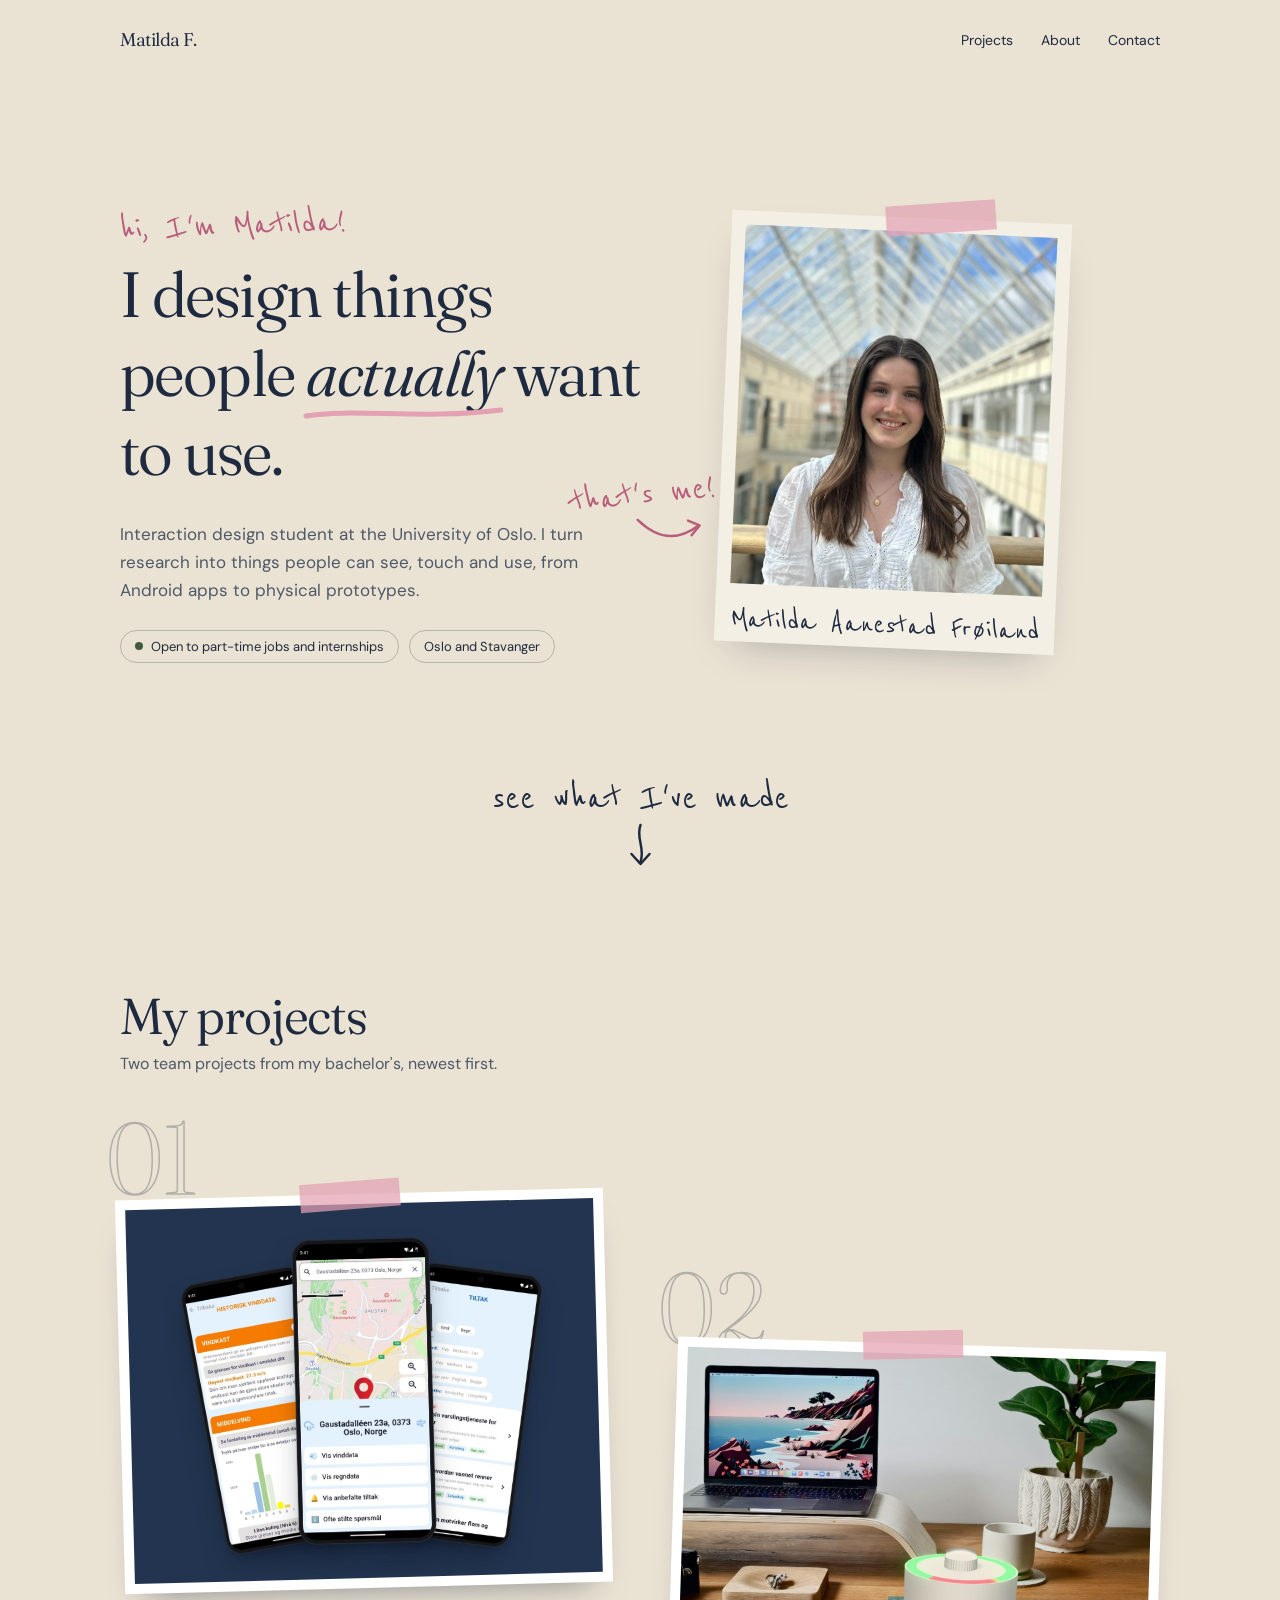
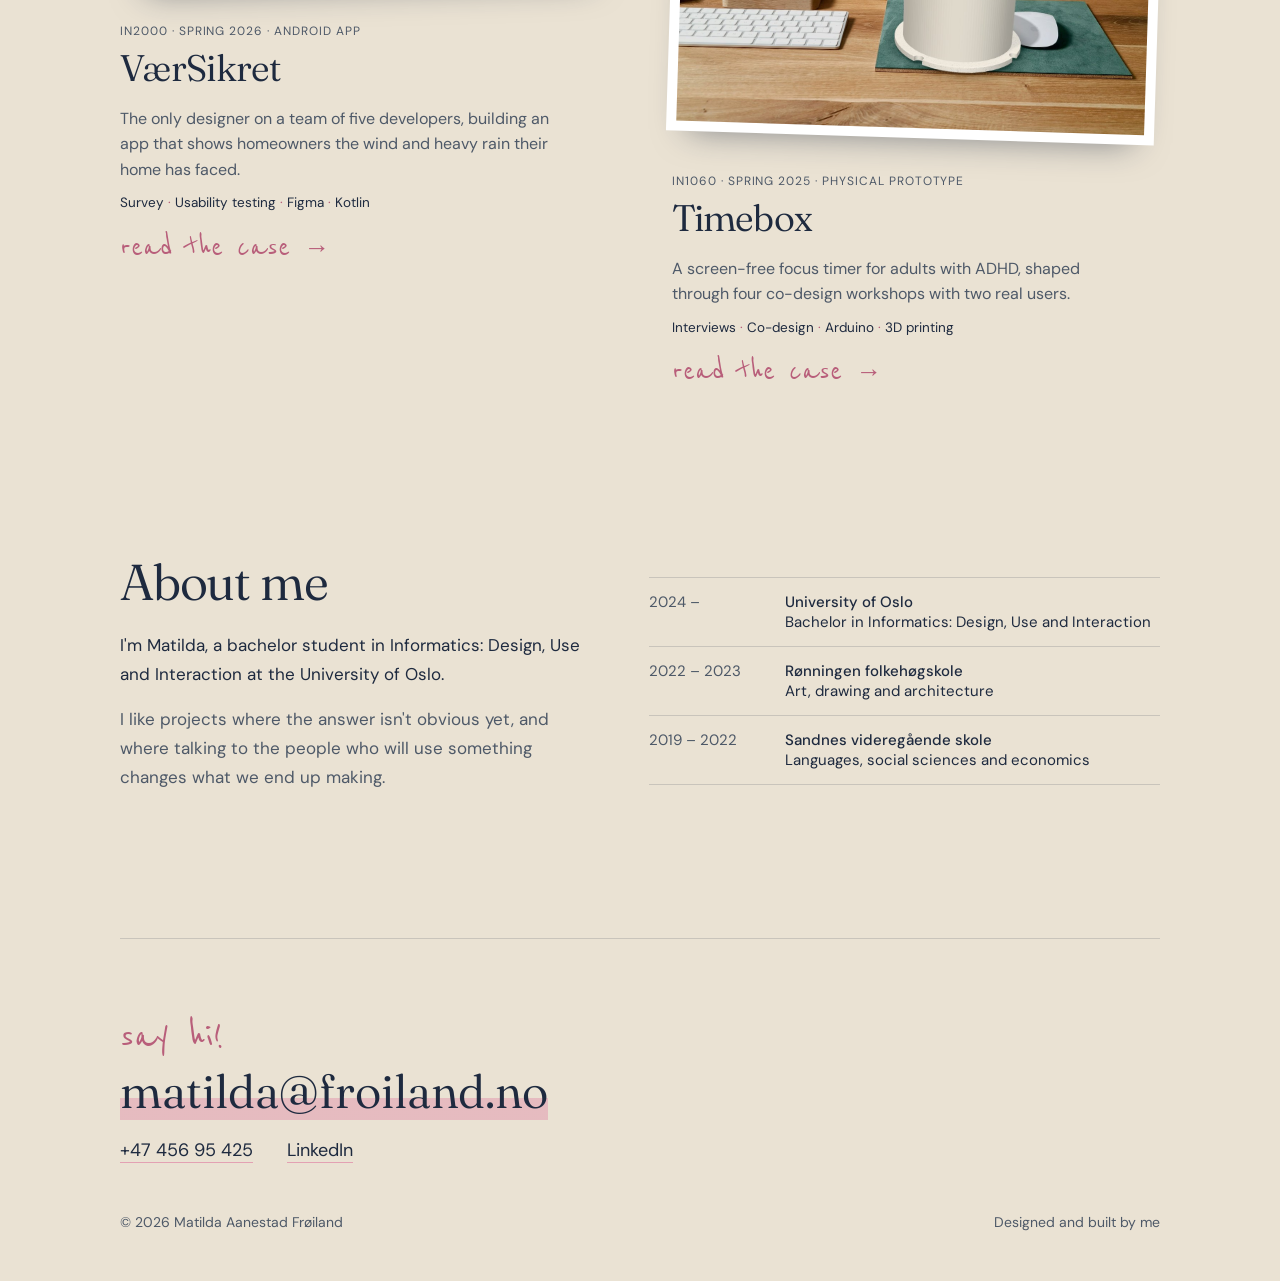
==== index.html @ 5e9cedaa "Add files via upload" ====
<!DOCTYPE html>
<html lang="en">
<head>
<meta charset="utf-8">
<meta name="viewport" content="width=device-width, initial-scale=1">
<title>Matilda Aanestad Frøiland</title>
<link rel="stylesheet" href="fonts/fonts.css">
<style>
:root{
  --bg:#EAE2D3; --paper:#F4EFE5; --ink:#1E2A3F; --ink-soft:#4E5968; --line:rgba(30,42,63,.16);
  --navy:#22344F; --green:#3F5A45; --pink:#E3A1B3; --pink-ink:#B85E7A;
  --f-head:"Head",Georgia,serif; --f-body:"Body",system-ui,sans-serif; --f-hand:"Hand",cursive;
}
*{box-sizing:border-box}
[hidden]{display:none!important}
html{scroll-behavior:smooth}
body{margin:0;background:var(--bg);color:var(--ink);font-family:var(--f-body);-webkit-font-smoothing:antialiased}
.head,h1,h2,h3{font-family:var(--f-head);font-weight:350;letter-spacing:-0.02em}
.hand{font-family:var(--f-hand);font-weight:400}
a{color:inherit}
img{display:block;max-width:100%}
.wrap{max-width:1120px;margin:0 auto;padding:0 40px}

nav{display:flex;justify-content:space-between;align-items:center;padding:28px 0}
nav .logo{font-size:22px;text-decoration:none}
nav .links a{margin-left:28px;font-size:14px;text-decoration:none;position:relative}
nav .links a:hover::after{content:"";position:absolute;left:0;right:0;bottom:-4px;height:3px;border-radius:2px;background:var(--pink)}

.hero{min-height:min(calc(100vh - 84px),900px);display:grid;grid-template-columns:1.25fr 1fr;gap:56px;align-items:center;position:relative;padding-bottom:110px}
.hero .hi{color:var(--pink-ink);font-size:30px;margin:0 0 6px;transform:rotate(-2deg);display:inline-block}
.hero h1{font-size:clamp(44px,6vw,76px);line-height:1.04;margin:0}
.hero h1 em{position:relative;white-space:nowrap}
.hero h1 em svg{position:absolute;left:-4px;bottom:-10px;width:calc(100% + 8px);height:18px}
.hero p.intro{font-size:17px;line-height:1.65;color:var(--ink-soft);max-width:480px;margin:28px 0 0}
.hero .meta{display:flex;gap:10px;flex-wrap:wrap;margin-top:26px}
.pill{font-size:13px;padding:7px 14px;border-radius:999px;border:1px solid rgba(30,42,63,.25)}
.pill.dot::before{content:"";display:inline-block;width:8px;height:8px;border-radius:50%;background:var(--green);margin-right:8px;vertical-align:1px}

.photo{position:relative;justify-self:center}
.photo .frame{background:var(--paper);padding:14px 14px 58px;transform:rotate(2.5deg);box-shadow:0 18px 40px -20px rgba(30,42,63,.35);width:min(340px,100%)}
.photo img{width:100%;aspect-ratio:4/4.6;object-fit:cover}
.photo .caption{position:absolute;bottom:10px;left:0;right:0;text-align:center;font-size:25px;line-height:1.05}
.photo .tape{position:absolute;top:-14px;left:50%;width:110px;height:30px;background:rgba(227,161,179,.7);transform:translateX(-50%) rotate(-4deg);z-index:1}
.photo .note{position:absolute;left:-150px;bottom:100px;color:var(--pink-ink);font-size:30px;transform:rotate(-6deg);line-height:1}
.photo .note svg{display:block;margin:4px 0 0 60px}

.cue{position:absolute;left:50%;bottom:22px;transform:translateX(-50%);text-align:center;text-decoration:none}
.cue span{font-size:32px;display:block}
.cue svg{animation:bob 1.8s ease-in-out infinite}
.cue:hover span{color:var(--pink-ink)}
@keyframes bob{0%,100%{transform:translateY(0)}50%{transform:translateY(10px)}}

/* projects */
.work{padding:90px 0 40px}
.work h2{font-size:clamp(44px,5vw,60px);margin:0 0 6px}
.work .sub{color:var(--ink-soft);margin:0 0 120px;font-size:16px}
.grid{display:grid;grid-template-columns:1fr 1fr;column-gap:64px;row-gap:80px}
.grid .proj:nth-child(even){margin-top:150px}
.proj{text-decoration:none;display:block;position:relative}
.proj .num{position:absolute;top:-96px;left:-14px;font-family:var(--f-head);font-weight:300;font-size:120px;line-height:1;color:transparent;-webkit-text-stroke:1.5px rgba(30,42,63,.28);z-index:0}
.proj .pic{position:relative;z-index:1;background:#fff;padding:10px;box-shadow:0 20px 34px -22px rgba(30,42,63,.55);transform:rotate(var(--r,-1.5deg));transition:transform .45s cubic-bezier(.2,.8,.2,1)}
.proj:nth-child(even) .pic{--r:1.8deg}
.proj:hover .pic{transform:rotate(0) translateY(-8px)}
.proj .pic img{width:100%;aspect-ratio:4/3.2;object-fit:cover}
.proj .pic .tape{position:absolute;top:-13px;left:38%;width:100px;height:28px;background:rgba(227,161,179,.72);transform:rotate(-3deg)}
.proj .type{position:absolute;z-index:2;right:-18px;bottom:-26px;font-family:var(--f-hand);font-size:27px;line-height:1;background:var(--bg);padding:6px 12px;border-radius:999px;border:2px solid var(--pink);color:var(--pink-ink);transform:rotate(-5deg)}
.proj .meta{font-size:12px;letter-spacing:.08em;text-transform:uppercase;color:var(--ink-soft);margin:34px 0 4px}
.proj h3{font-size:44px;line-height:1;margin:0 0 10px;display:inline-block;position:relative}
.proj h3::after{content:"";position:absolute;left:0;right:0;bottom:-6px;height:10px;background:url("data:image/svg+xml,%3Csvg xmlns='http://www.w3.org/2000/svg' viewBox='0 0 200 14' preserveAspectRatio='none'%3E%3Cpath d='M3 9 C 40 3, 90 13, 197 5' stroke='%23E3A1B3' stroke-width='5' fill='none' stroke-linecap='round'/%3E%3C/svg%3E") left/100% 100% no-repeat;transform:scaleX(0);transform-origin:left;transition:transform .4s ease}
.proj:hover h3::after{transform:scaleX(1)}
.proj p{font-size:16px;line-height:1.6;color:var(--ink-soft);margin:6px 0 10px;max-width:460px}
.proj .skills{font-size:13.5px;color:var(--ink);margin:0}
.proj .skills span+span::before{content:" · ";color:var(--pink-ink)}
.proj .go{display:inline-block;margin-top:12px;font-family:var(--f-hand);font-size:26px;color:var(--pink-ink)}

/* about */
.about{padding:120px 0 20px;display:grid;grid-template-columns:1fr 1.1fr;gap:64px;align-items:start}
.about h2{font-size:clamp(44px,5vw,60px);margin:0 0 18px}
.about p{font-size:17px;line-height:1.7;margin:0 0 16px}
.about .muted{color:var(--ink-soft)}
.about .edu{list-style:none;padding:0;margin:26px 0 0;border-top:1px solid var(--line)}
.about .edu li{display:grid;grid-template-columns:120px 1fr;gap:16px;padding:14px 0;border-bottom:1px solid var(--line);font-size:15px}
.about .edu b{font-weight:500;display:block}
.about .edu span{color:var(--ink-soft)}
.btn{display:inline-flex;align-items:center;gap:8px;font-size:15px;text-decoration:none;border:1.5px solid var(--ink);border-radius:999px;padding:10px 20px;margin-top:22px}
.btn:hover{background:var(--ink);color:var(--bg)}

footer{margin-top:110px;padding:70px 0 50px;border-top:1px solid var(--line)}
footer .hand{font-size:34px;color:var(--pink-ink)}
footer .big{font-family:var(--f-head);font-weight:350;font-size:clamp(34px,5vw,56px);margin:0 0 10px}
footer .big a{text-decoration:none;background:linear-gradient(transparent 62%,rgba(227,161,179,.6) 62%)}
footer .ways{display:flex;flex-wrap:wrap;gap:12px 34px;margin-top:18px;font-size:18px}
footer .ways a{text-decoration:none;border-bottom:1.5px solid var(--pink)}
footer .ways a:hover{color:var(--pink-ink)}
footer .row{display:flex;justify-content:space-between;color:var(--ink-soft);font-size:14px;margin-top:50px}

@media (max-width:760px){
  .wrap{padding:0 20px}
  .hero{grid-template-columns:1fr;gap:40px;padding-top:10px}
  .photo .note{left:auto;right:-6px;bottom:-40px}
  .grid,.about{grid-template-columns:1fr}
  .grid .proj:nth-child(even){margin-top:0}
  .proj .type{right:6px}
  nav .links a{margin-left:16px}
}
</style>
</head>
<body>
<div class="wrap">
  <nav>
    <a class="logo head" href="#">Matilda F.</a>
    <div class="links"><a href="#work">Projects</a><a href="#about">About</a><a href="#contact">Contact</a></div>
  </nav>

  <section class="hero">
    <div>
      <span class="hand hi">hi, I'm Matilda!</span>
      <h1>I design things people <em>actually<svg viewBox="0 0 200 18" preserveAspectRatio="none"><path d="M4 12 C50 4, 120 16, 196 6" stroke="#E3A1B3" stroke-width="5" fill="none" stroke-linecap="round"/></svg></em> want to use.</h1>
      <p class="intro">Interaction design student at the University of Oslo. I turn research into things people can see, touch and use, from Android apps to physical prototypes.</p>
      <div class="meta"><span class="pill dot">Open to part-time jobs and internships</span><span class="pill">Oslo and Stavanger</span></div>
    </div>
    <div class="photo">
      <div class="tape"></div>
      <div class="frame"><img src="img/me.jpg" alt="Portrait of Matilda"><div class="caption hand">Matilda Aanestad Frøiland</div></div>
      <div class="note hand">that's me!
        <svg width="70" height="34" viewBox="0 0 70 34"><path d="M4 6 C 24 30, 44 30, 64 18" stroke="#B85E7A" stroke-width="2.5" fill="none" stroke-linecap="round"/><path d="M54 12 L65 18 L56 27" stroke="#B85E7A" stroke-width="2.5" fill="none" stroke-linecap="round" stroke-linejoin="round"/></svg>
      </div>
    </div>
    <a class="cue" href="#work">
      <span class="hand">see what I've made</span>
      <svg width="34" height="46" viewBox="0 0 34 46"><path d="M17 3 C 12 16, 22 26, 17 40" stroke="#1E2A3F" stroke-width="2.5" fill="none" stroke-linecap="round"/><path d="M8 32 L17 42 L26 32" stroke="#1E2A3F" stroke-width="2.5" fill="none" stroke-linecap="round" stroke-linejoin="round"/></svg>
    </a>
  </section>

  <section class="work" id="work">
    <h2>My projects</h2>
    <p class="sub">Two team projects from my bachelor's, newest first.</p>
    <div class="grid">
      <a class="proj" href="vaersikret.html">
        <span class="num" aria-hidden="true">01</span>
        <div class="pic"><div class="tape"></div><img src="img/card_vaersikret.jpg" alt="Three phones showing the VærSikret app: wind data, a selected address on the map, and recommended measures"></div>
        <p class="meta">IN2000 · Spring 2026 · Android app</p>
        <h3>VærSikret</h3>
        <p>The only designer on a team of five developers, building an app that shows homeowners the wind and heavy rain their home has faced.</p>
        <p class="skills"><span>Survey</span><span>Usability testing</span><span>Figma</span><span>Kotlin</span></p>
        <span class="go">read the case →</span>
      </a>
      <a class="proj" href="timebox.html">
        <span class="num" aria-hidden="true">02</span>
        <div class="pic"><div class="tape"></div><img src="img/card_timebox.jpg" alt="Timebox on a desk next to a laptop, with its LED ring glowing green and red"></div>
        <p class="meta">IN1060 · Spring 2025 · Physical prototype</p>
        <h3>Timebox</h3>
        <p>A screen-free focus timer for adults with ADHD, shaped through four co-design workshops with two real users.</p>
        <p class="skills"><span>Interviews</span><span>Co-design</span><span>Arduino</span><span>3D printing</span></p>
        <span class="go">read the case →</span>
      </a>
    </div>
  </section>

  <section class="about" id="about">
    <div>
      <h2>About me</h2>
      <p>I'm Matilda, a bachelor student in Informatics: Design, Use and Interaction at the University of Oslo.</p>
      <p class="muted">I like projects where the answer isn't obvious yet, and where talking to the people who will use something changes what we end up making.</p>
      <!-- CV: add the PDF next to this file and remove "hidden" when it's ready -->
      <a class="btn" href="cv.pdf" download hidden>Download my CV ↓</a>
    </div>
    <div>
      <ul class="edu">
        <li><span>2024 –</span><div><b>University of Oslo</b>Bachelor in Informatics: Design, Use and Interaction</div></li>
        <li><span>2022 – 2023</span><div><b>Rønningen folkehøgskole</b>Art, drawing and architecture</div></li>
        <li><span>2019 – 2022</span><div><b>Sandnes videregående skole</b>Languages, social sciences and economics</div></li>
      </ul>
    </div>
  </section>

  <footer id="contact">
    <span class="hand">say hi!</span>
    <p class="big"><a href="mailto:matilda@froiland.no">matilda@froiland.no</a></p>
    <div class="ways">
      <a href="tel:+4745695425">+47 456 95 425</a>
      <a href="https://www.linkedin.com/in/matildafroiland" target="_blank" rel="noopener">LinkedIn</a>
    </div>
    <div class="row"><span>© 2026 Matilda Aanestad Frøiland</span><span>Designed and built by me</span></div>
  </footer>
</div>
</body>
</html>
---- fonts/fonts.css ----
/* Self-hosted fonts (SIL Open Font License). size-adjust evens out how big each font looks. */
@font-face{font-family:"Head";src:url("fraunces-normal.woff2") format("woff2");font-weight:300 600;font-style:normal;font-display:swap;size-adjust:84%}
@font-face{font-family:"Head";src:url("fraunces-italic.woff2") format("woff2");font-weight:300 600;font-style:italic;font-display:swap;size-adjust:84%}
@font-face{font-family:"Hand";src:url("reeniebeanie-normal.woff2") format("woff2");font-weight:400;font-display:swap;size-adjust:135%}
@font-face{font-family:"Body";src:url("dmsans-normal.woff2") format("woff2");font-weight:400 500;font-style:normal;font-display:swap}
@font-face{font-family:"Body";src:url("dmsans-italic.woff2") format("woff2");font-weight:400;font-style:italic;font-display:swap}
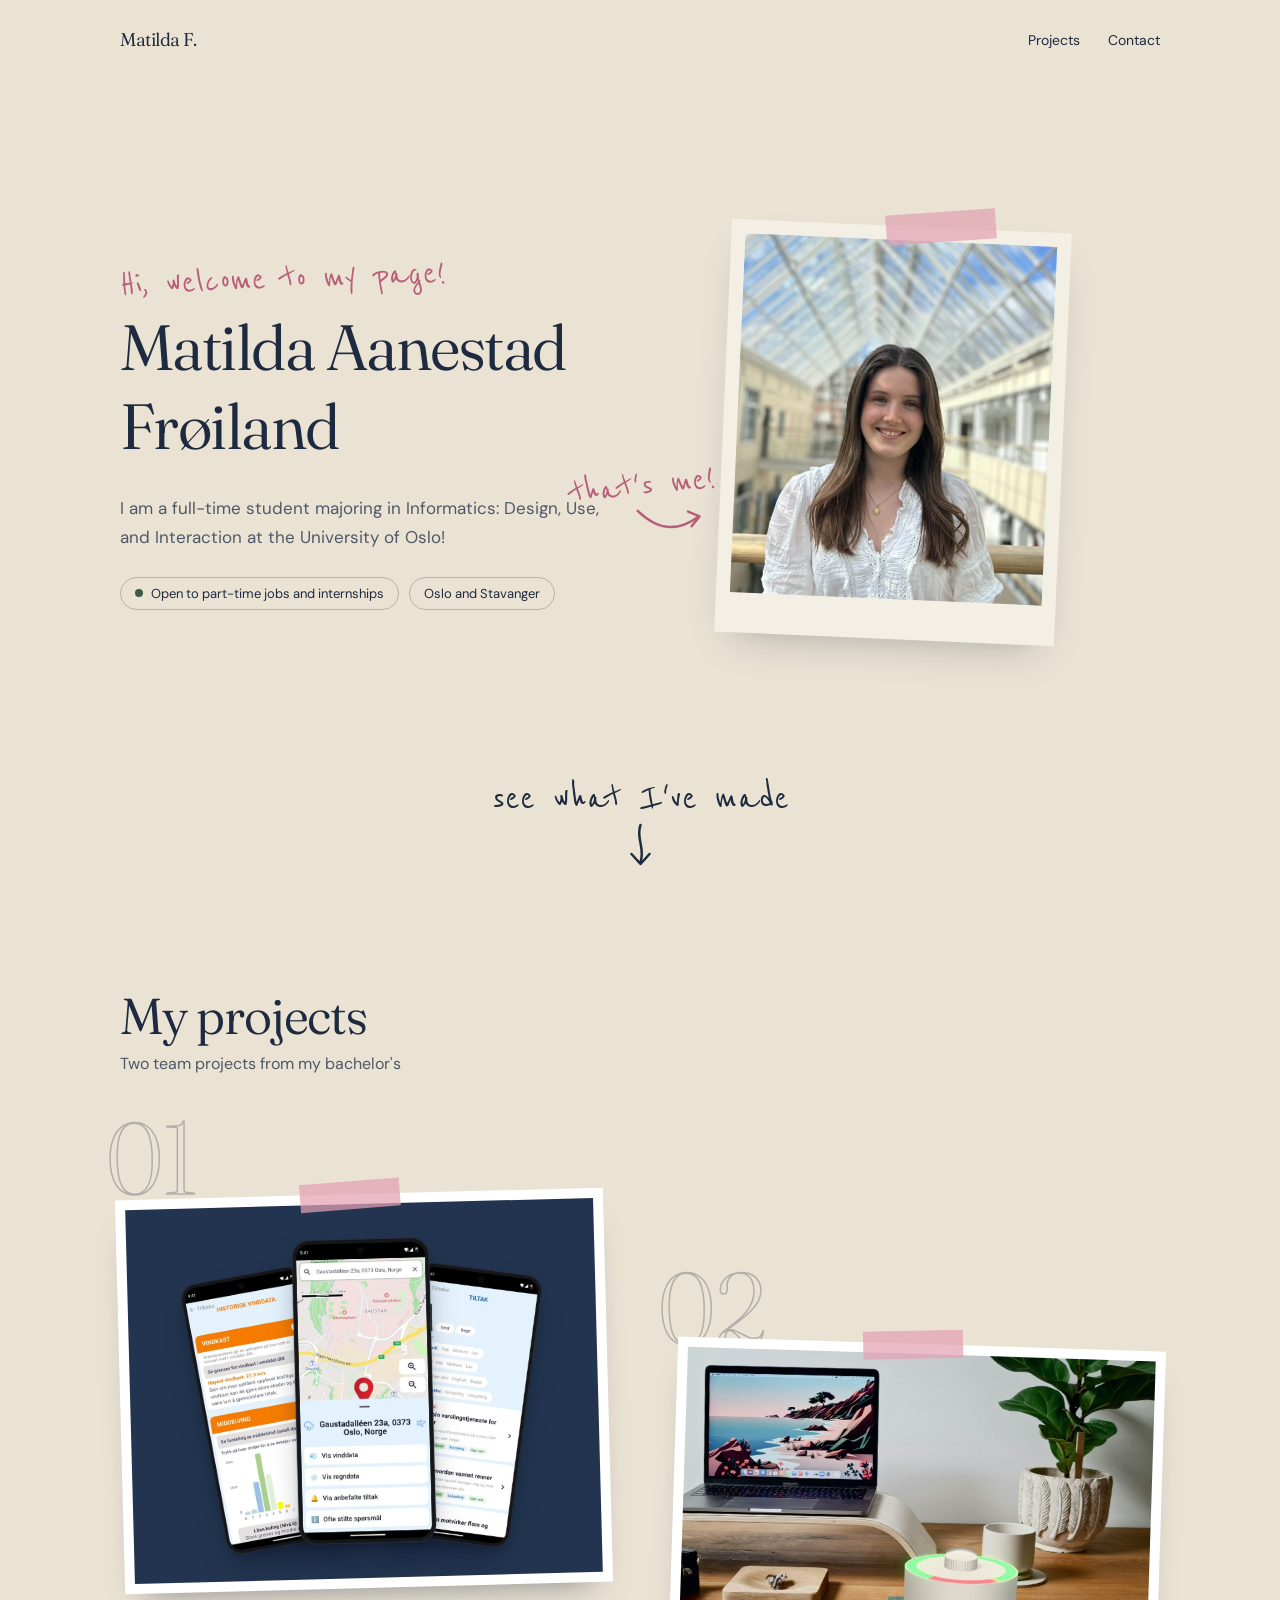
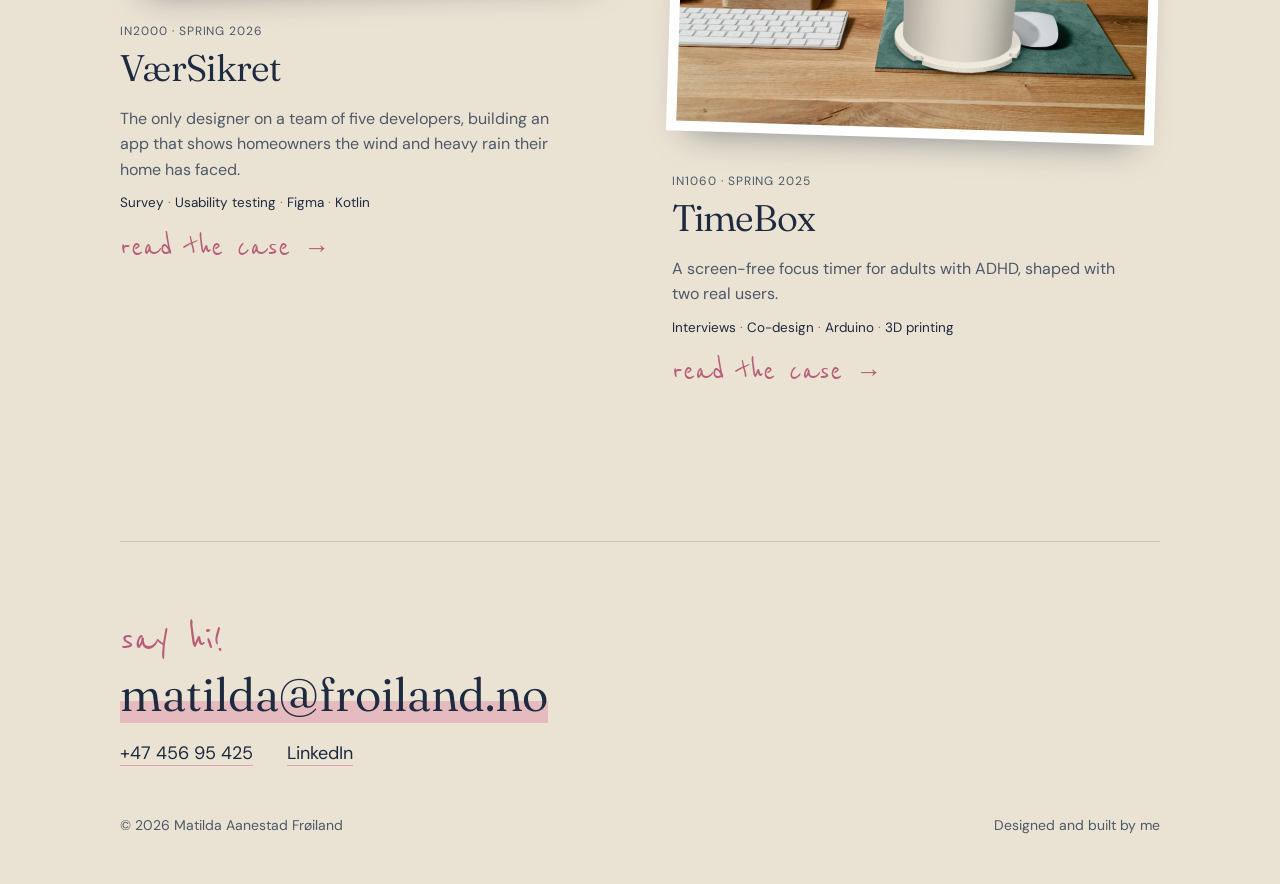
==== commit aa0ec255: "Use Matilda's own text; remove About section and photo caption; TimeBox spelling Co-Authored-By: Cla" ====
--- a/index.html
+++ b/index.html
@@ -1,188 +1,163 @@
-<!DOCTYPE html>
-<html lang="en">
-<head>
-<meta charset="utf-8">
-<meta name="viewport" content="width=device-width, initial-scale=1">
-<title>Matilda Aanestad Frøiland</title>
-<link rel="stylesheet" href="fonts/fonts.css">
-<style>
-:root{
-  --bg:#EAE2D3; --paper:#F4EFE5; --ink:#1E2A3F; --ink-soft:#4E5968; --line:rgba(30,42,63,.16);
-  --navy:#22344F; --green:#3F5A45; --pink:#E3A1B3; --pink-ink:#B85E7A;
-  --f-head:"Head",Georgia,serif; --f-body:"Body",system-ui,sans-serif; --f-hand:"Hand",cursive;
-}
-*{box-sizing:border-box}
-[hidden]{display:none!important}
-html{scroll-behavior:smooth}
-body{margin:0;background:var(--bg);color:var(--ink);font-family:var(--f-body);-webkit-font-smoothing:antialiased}
-.head,h1,h2,h3{font-family:var(--f-head);font-weight:350;letter-spacing:-0.02em}
-.hand{font-family:var(--f-hand);font-weight:400}
-a{color:inherit}
-img{display:block;max-width:100%}
-.wrap{max-width:1120px;margin:0 auto;padding:0 40px}
-
-nav{display:flex;justify-content:space-between;align-items:center;padding:28px 0}
-nav .logo{font-size:22px;text-decoration:none}
-nav .links a{margin-left:28px;font-size:14px;text-decoration:none;position:relative}
-nav .links a:hover::after{content:"";position:absolute;left:0;right:0;bottom:-4px;height:3px;border-radius:2px;background:var(--pink)}
-
-.hero{min-height:min(calc(100vh - 84px),900px);display:grid;grid-template-columns:1.25fr 1fr;gap:56px;align-items:center;position:relative;padding-bottom:110px}
-.hero .hi{color:var(--pink-ink);font-size:30px;margin:0 0 6px;transform:rotate(-2deg);display:inline-block}
-.hero h1{font-size:clamp(44px,6vw,76px);line-height:1.04;margin:0}
-.hero h1 em{position:relative;white-space:nowrap}
-.hero h1 em svg{position:absolute;left:-4px;bottom:-10px;width:calc(100% + 8px);height:18px}
-.hero p.intro{font-size:17px;line-height:1.65;color:var(--ink-soft);max-width:480px;margin:28px 0 0}
-.hero .meta{display:flex;gap:10px;flex-wrap:wrap;margin-top:26px}
-.pill{font-size:13px;padding:7px 14px;border-radius:999px;border:1px solid rgba(30,42,63,.25)}
-.pill.dot::before{content:"";display:inline-block;width:8px;height:8px;border-radius:50%;background:var(--green);margin-right:8px;vertical-align:1px}
-
-.photo{position:relative;justify-self:center}
-.photo .frame{background:var(--paper);padding:14px 14px 58px;transform:rotate(2.5deg);box-shadow:0 18px 40px -20px rgba(30,42,63,.35);width:min(340px,100%)}
-.photo img{width:100%;aspect-ratio:4/4.6;object-fit:cover}
-.photo .caption{position:absolute;bottom:10px;left:0;right:0;text-align:center;font-size:25px;line-height:1.05}
-.photo .tape{position:absolute;top:-14px;left:50%;width:110px;height:30px;background:rgba(227,161,179,.7);transform:translateX(-50%) rotate(-4deg);z-index:1}
-.photo .note{position:absolute;left:-150px;bottom:100px;color:var(--pink-ink);font-size:30px;transform:rotate(-6deg);line-height:1}
-.photo .note svg{display:block;margin:4px 0 0 60px}
-
-.cue{position:absolute;left:50%;bottom:22px;transform:translateX(-50%);text-align:center;text-decoration:none}
-.cue span{font-size:32px;display:block}
-.cue svg{animation:bob 1.8s ease-in-out infinite}
-.cue:hover span{color:var(--pink-ink)}
-@keyframes bob{0%,100%{transform:translateY(0)}50%{transform:translateY(10px)}}
-
-/* projects */
-.work{padding:90px 0 40px}
-.work h2{font-size:clamp(44px,5vw,60px);margin:0 0 6px}
-.work .sub{color:var(--ink-soft);margin:0 0 120px;font-size:16px}
-.grid{display:grid;grid-template-columns:1fr 1fr;column-gap:64px;row-gap:80px}
-.grid .proj:nth-child(even){margin-top:150px}
-.proj{text-decoration:none;display:block;position:relative}
-.proj .num{position:absolute;top:-96px;left:-14px;font-family:var(--f-head);font-weight:300;font-size:120px;line-height:1;color:transparent;-webkit-text-stroke:1.5px rgba(30,42,63,.28);z-index:0}
-.proj .pic{position:relative;z-index:1;background:#fff;padding:10px;box-shadow:0 20px 34px -22px rgba(30,42,63,.55);transform:rotate(var(--r,-1.5deg));transition:transform .45s cubic-bezier(.2,.8,.2,1)}
-.proj:nth-child(even) .pic{--r:1.8deg}
-.proj:hover .pic{transform:rotate(0) translateY(-8px)}
-.proj .pic img{width:100%;aspect-ratio:4/3.2;object-fit:cover}
-.proj .pic .tape{position:absolute;top:-13px;left:38%;width:100px;height:28px;background:rgba(227,161,179,.72);transform:rotate(-3deg)}
-.proj .type{position:absolute;z-index:2;right:-18px;bottom:-26px;font-family:var(--f-hand);font-size:27px;line-height:1;background:var(--bg);padding:6px 12px;border-radius:999px;border:2px solid var(--pink);color:var(--pink-ink);transform:rotate(-5deg)}
-.proj .meta{font-size:12px;letter-spacing:.08em;text-transform:uppercase;color:var(--ink-soft);margin:34px 0 4px}
-.proj h3{font-size:44px;line-height:1;margin:0 0 10px;display:inline-block;position:relative}
-.proj h3::after{content:"";position:absolute;left:0;right:0;bottom:-6px;height:10px;background:url("data:image/svg+xml,%3Csvg xmlns='http://www.w3.org/2000/svg' viewBox='0 0 200 14' preserveAspectRatio='none'%3E%3Cpath d='M3 9 C 40 3, 90 13, 197 5' stroke='%23E3A1B3' stroke-width='5' fill='none' stroke-linecap='round'/%3E%3C/svg%3E") left/100% 100% no-repeat;transform:scaleX(0);transform-origin:left;transition:transform .4s ease}
-.proj:hover h3::after{transform:scaleX(1)}
-.proj p{font-size:16px;line-height:1.6;color:var(--ink-soft);margin:6px 0 10px;max-width:460px}
-.proj .skills{font-size:13.5px;color:var(--ink);margin:0}
-.proj .skills span+span::before{content:" · ";color:var(--pink-ink)}
-.proj .go{display:inline-block;margin-top:12px;font-family:var(--f-hand);font-size:26px;color:var(--pink-ink)}
-
-/* about */
-.about{padding:120px 0 20px;display:grid;grid-template-columns:1fr 1.1fr;gap:64px;align-items:start}
-.about h2{font-size:clamp(44px,5vw,60px);margin:0 0 18px}
-.about p{font-size:17px;line-height:1.7;margin:0 0 16px}
-.about .muted{color:var(--ink-soft)}
-.about .edu{list-style:none;padding:0;margin:26px 0 0;border-top:1px solid var(--line)}
-.about .edu li{display:grid;grid-template-columns:120px 1fr;gap:16px;padding:14px 0;border-bottom:1px solid var(--line);font-size:15px}
-.about .edu b{font-weight:500;display:block}
-.about .edu span{color:var(--ink-soft)}
-.btn{display:inline-flex;align-items:center;gap:8px;font-size:15px;text-decoration:none;border:1.5px solid var(--ink);border-radius:999px;padding:10px 20px;margin-top:22px}
-.btn:hover{background:var(--ink);color:var(--bg)}
-
-footer{margin-top:110px;padding:70px 0 50px;border-top:1px solid var(--line)}
-footer .hand{font-size:34px;color:var(--pink-ink)}
-footer .big{font-family:var(--f-head);font-weight:350;font-size:clamp(34px,5vw,56px);margin:0 0 10px}
-footer .big a{text-decoration:none;background:linear-gradient(transparent 62%,rgba(227,161,179,.6) 62%)}
-footer .ways{display:flex;flex-wrap:wrap;gap:12px 34px;margin-top:18px;font-size:18px}
-footer .ways a{text-decoration:none;border-bottom:1.5px solid var(--pink)}
-footer .ways a:hover{color:var(--pink-ink)}
-footer .row{display:flex;justify-content:space-between;color:var(--ink-soft);font-size:14px;margin-top:50px}
-
-@media (max-width:760px){
-  .wrap{padding:0 20px}
-  .hero{grid-template-columns:1fr;gap:40px;padding-top:10px}
-  .photo .note{left:auto;right:-6px;bottom:-40px}
-  .grid,.about{grid-template-columns:1fr}
-  .grid .proj:nth-child(even){margin-top:0}
-  .proj .type{right:6px}
-  nav .links a{margin-left:16px}
-}
-</style>
-</head>
-<body>
-<div class="wrap">
-  <nav>
-    <a class="logo head" href="#">Matilda F.</a>
-    <div class="links"><a href="#work">Projects</a><a href="#about">About</a><a href="#contact">Contact</a></div>
-  </nav>
-
-  <section class="hero">
-    <div>
-      <span class="hand hi">hi, I'm Matilda!</span>
-      <h1>I design things people <em>actually<svg viewBox="0 0 200 18" preserveAspectRatio="none"><path d="M4 12 C50 4, 120 16, 196 6" stroke="#E3A1B3" stroke-width="5" fill="none" stroke-linecap="round"/></svg></em> want to use.</h1>
-      <p class="intro">Interaction design student at the University of Oslo. I turn research into things people can see, touch and use, from Android apps to physical prototypes.</p>
-      <div class="meta"><span class="pill dot">Open to part-time jobs and internships</span><span class="pill">Oslo and Stavanger</span></div>
-    </div>
-    <div class="photo">
-      <div class="tape"></div>
-      <div class="frame"><img src="img/me.jpg" alt="Portrait of Matilda"><div class="caption hand">Matilda Aanestad Frøiland</div></div>
-      <div class="note hand">that's me!
-        <svg width="70" height="34" viewBox="0 0 70 34"><path d="M4 6 C 24 30, 44 30, 64 18" stroke="#B85E7A" stroke-width="2.5" fill="none" stroke-linecap="round"/><path d="M54 12 L65 18 L56 27" stroke="#B85E7A" stroke-width="2.5" fill="none" stroke-linecap="round" stroke-linejoin="round"/></svg>
-      </div>
-    </div>
-    <a class="cue" href="#work">
-      <span class="hand">see what I've made</span>
-      <svg width="34" height="46" viewBox="0 0 34 46"><path d="M17 3 C 12 16, 22 26, 17 40" stroke="#1E2A3F" stroke-width="2.5" fill="none" stroke-linecap="round"/><path d="M8 32 L17 42 L26 32" stroke="#1E2A3F" stroke-width="2.5" fill="none" stroke-linecap="round" stroke-linejoin="round"/></svg>
-    </a>
-  </section>
-
-  <section class="work" id="work">
-    <h2>My projects</h2>
-    <p class="sub">Two team projects from my bachelor's, newest first.</p>
-    <div class="grid">
-      <a class="proj" href="vaersikret.html">
-        <span class="num" aria-hidden="true">01</span>
-        <div class="pic"><div class="tape"></div><img src="img/card_vaersikret.jpg" alt="Three phones showing the VærSikret app: wind data, a selected address on the map, and recommended measures"></div>
-        <p class="meta">IN2000 · Spring 2026 · Android app</p>
-        <h3>VærSikret</h3>
-        <p>The only designer on a team of five developers, building an app that shows homeowners the wind and heavy rain their home has faced.</p>
-        <p class="skills"><span>Survey</span><span>Usability testing</span><span>Figma</span><span>Kotlin</span></p>
-        <span class="go">read the case →</span>
-      </a>
-      <a class="proj" href="timebox.html">
-        <span class="num" aria-hidden="true">02</span>
-        <div class="pic"><div class="tape"></div><img src="img/card_timebox.jpg" alt="Timebox on a desk next to a laptop, with its LED ring glowing green and red"></div>
-        <p class="meta">IN1060 · Spring 2025 · Physical prototype</p>
-        <h3>Timebox</h3>
-        <p>A screen-free focus timer for adults with ADHD, shaped through four co-design workshops with two real users.</p>
-        <p class="skills"><span>Interviews</span><span>Co-design</span><span>Arduino</span><span>3D printing</span></p>
-        <span class="go">read the case →</span>
-      </a>
-    </div>
-  </section>
-
-  <section class="about" id="about">
-    <div>
-      <h2>About me</h2>
-      <p>I'm Matilda, a bachelor student in Informatics: Design, Use and Interaction at the University of Oslo.</p>
-      <p class="muted">I like projects where the answer isn't obvious yet, and where talking to the people who will use something changes what we end up making.</p>
-      <!-- CV: add the PDF next to this file and remove "hidden" when it's ready -->
-      <a class="btn" href="cv.pdf" download hidden>Download my CV ↓</a>
-    </div>
-    <div>
-      <ul class="edu">
-        <li><span>2024 –</span><div><b>University of Oslo</b>Bachelor in Informatics: Design, Use and Interaction</div></li>
-        <li><span>2022 – 2023</span><div><b>Rønningen folkehøgskole</b>Art, drawing and architecture</div></li>
-        <li><span>2019 – 2022</span><div><b>Sandnes videregående skole</b>Languages, social sciences and economics</div></li>
-      </ul>
-    </div>
-  </section>
-
-  <footer id="contact">
-    <span class="hand">say hi!</span>
-    <p class="big"><a href="mailto:matilda@froiland.no">matilda@froiland.no</a></p>
-    <div class="ways">
-      <a href="tel:+4745695425">+47 456 95 425</a>
-      <a href="https://www.linkedin.com/in/matildafroiland" target="_blank" rel="noopener">LinkedIn</a>
-    </div>
-    <div class="row"><span>© 2026 Matilda Aanestad Frøiland</span><span>Designed and built by me</span></div>
-  </footer>
-</div>
-</body>
-</html>
+<!DOCTYPE html>
+<html lang="en">
+<head>
+<meta charset="utf-8">
+<meta name="viewport" content="width=device-width, initial-scale=1">
+<title>Matilda Aanestad Frøiland</title>
+<link rel="stylesheet" href="fonts/fonts.css">
+<style>
+:root{
+  --bg:#EAE2D3; --paper:#F4EFE5; --ink:#1E2A3F; --ink-soft:#4E5968; --line:rgba(30,42,63,.16);
+  --navy:#22344F; --green:#3F5A45; --pink:#E3A1B3; --pink-ink:#B85E7A;
+  --f-head:"Head",Georgia,serif; --f-body:"Body",system-ui,sans-serif; --f-hand:"Hand",cursive;
+}
+*{box-sizing:border-box}
+[hidden]{display:none!important}
+html{scroll-behavior:smooth}
+body{margin:0;background:var(--bg);color:var(--ink);font-family:var(--f-body);-webkit-font-smoothing:antialiased}
+.head,h1,h2,h3{font-family:var(--f-head);font-weight:350;letter-spacing:-0.02em}
+.hand{font-family:var(--f-hand);font-weight:400}
+a{color:inherit}
+img{display:block;max-width:100%}
+.wrap{max-width:1120px;margin:0 auto;padding:0 40px}
+
+nav{display:flex;justify-content:space-between;align-items:center;padding:28px 0}
+nav .logo{font-size:22px;text-decoration:none}
+nav .links a{margin-left:28px;font-size:14px;text-decoration:none;position:relative}
+nav .links a:hover::after{content:"";position:absolute;left:0;right:0;bottom:-4px;height:3px;border-radius:2px;background:var(--pink)}
+
+.hero{min-height:min(calc(100vh - 84px),900px);display:grid;grid-template-columns:1.25fr 1fr;gap:56px;align-items:center;position:relative;padding-bottom:110px}
+.hero .hi{color:var(--pink-ink);font-size:30px;margin:0 0 6px;transform:rotate(-2deg);display:inline-block}
+.hero h1{font-size:clamp(44px,6vw,76px);line-height:1.04;margin:0}
+.hero h1 em{position:relative;white-space:nowrap}
+.hero h1 em svg{position:absolute;left:-4px;bottom:-10px;width:calc(100% + 8px);height:18px}
+.hero p.intro{font-size:17px;line-height:1.65;color:var(--ink-soft);max-width:480px;margin:28px 0 0}
+.hero .meta{display:flex;gap:10px;flex-wrap:wrap;margin-top:26px}
+.pill{font-size:13px;padding:7px 14px;border-radius:999px;border:1px solid rgba(30,42,63,.25)}
+.pill.dot::before{content:"";display:inline-block;width:8px;height:8px;border-radius:50%;background:var(--green);margin-right:8px;vertical-align:1px}
+
+.photo{position:relative;justify-self:center}
+.photo .frame{background:var(--paper);padding:14px 14px 40px;transform:rotate(2.5deg);box-shadow:0 18px 40px -20px rgba(30,42,63,.35);width:min(340px,100%)}
+.photo img{width:100%;aspect-ratio:4/4.6;object-fit:cover}
+.photo .caption{position:absolute;bottom:10px;left:0;right:0;text-align:center;font-size:25px;line-height:1.05}
+.photo .tape{position:absolute;top:-14px;left:50%;width:110px;height:30px;background:rgba(227,161,179,.7);transform:translateX(-50%) rotate(-4deg);z-index:1}
+.photo .note{position:absolute;left:-150px;bottom:100px;color:var(--pink-ink);font-size:30px;transform:rotate(-6deg);line-height:1}
+.photo .note svg{display:block;margin:4px 0 0 60px}
+
+.cue{position:absolute;left:50%;bottom:22px;transform:translateX(-50%);text-align:center;text-decoration:none}
+.cue span{font-size:32px;display:block}
+.cue svg{animation:bob 1.8s ease-in-out infinite}
+.cue:hover span{color:var(--pink-ink)}
+@keyframes bob{0%,100%{transform:translateY(0)}50%{transform:translateY(10px)}}
+
+/* projects */
+.work{padding:90px 0 40px}
+.work h2{font-size:clamp(44px,5vw,60px);margin:0 0 6px}
+.work .sub{color:var(--ink-soft);margin:0 0 120px;font-size:16px}
+.grid{display:grid;grid-template-columns:1fr 1fr;column-gap:64px;row-gap:80px}
+.grid .proj:nth-child(even){margin-top:150px}
+.proj{text-decoration:none;display:block;position:relative}
+.proj .num{position:absolute;top:-96px;left:-14px;font-family:var(--f-head);font-weight:300;font-size:120px;line-height:1;color:transparent;-webkit-text-stroke:1.5px rgba(30,42,63,.28);z-index:0}
+.proj .pic{position:relative;z-index:1;background:#fff;padding:10px;box-shadow:0 20px 34px -22px rgba(30,42,63,.55);transform:rotate(var(--r,-1.5deg));transition:transform .45s cubic-bezier(.2,.8,.2,1)}
+.proj:nth-child(even) .pic{--r:1.8deg}
+.proj:hover .pic{transform:rotate(0) translateY(-8px)}
+.proj .pic img{width:100%;aspect-ratio:4/3.2;object-fit:cover}
+.proj .pic .tape{position:absolute;top:-13px;left:38%;width:100px;height:28px;background:rgba(227,161,179,.72);transform:rotate(-3deg)}
+.proj .type{position:absolute;z-index:2;right:-18px;bottom:-26px;font-family:var(--f-hand);font-size:27px;line-height:1;background:var(--bg);padding:6px 12px;border-radius:999px;border:2px solid var(--pink);color:var(--pink-ink);transform:rotate(-5deg)}
+.proj .meta{font-size:12px;letter-spacing:.08em;text-transform:uppercase;color:var(--ink-soft);margin:34px 0 4px}
+.proj h3{font-size:44px;line-height:1;margin:0 0 10px;display:inline-block;position:relative}
+.proj h3::after{content:"";position:absolute;left:0;right:0;bottom:-6px;height:10px;background:url("data:image/svg+xml,%3Csvg xmlns='http://www.w3.org/2000/svg' viewBox='0 0 200 14' preserveAspectRatio='none'%3E%3Cpath d='M3 9 C 40 3, 90 13, 197 5' stroke='%23E3A1B3' stroke-width='5' fill='none' stroke-linecap='round'/%3E%3C/svg%3E") left/100% 100% no-repeat;transform:scaleX(0);transform-origin:left;transition:transform .4s ease}
+.proj:hover h3::after{transform:scaleX(1)}
+.proj p{font-size:16px;line-height:1.6;color:var(--ink-soft);margin:6px 0 10px;max-width:460px}
+.proj .skills{font-size:13.5px;color:var(--ink);margin:0}
+.proj .skills span+span::before{content:" · ";color:var(--pink-ink)}
+.proj .go{display:inline-block;margin-top:12px;font-family:var(--f-hand);font-size:26px;color:var(--pink-ink)}
+
+.btn{display:inline-flex;align-items:center;gap:8px;font-size:15px;text-decoration:none;border:1.5px solid var(--ink);border-radius:999px;padding:10px 20px;margin-top:22px}
+.btn:hover{background:var(--ink);color:var(--bg)}
+
+footer{margin-top:110px;padding:70px 0 50px;border-top:1px solid var(--line)}
+footer .hand{font-size:34px;color:var(--pink-ink)}
+footer .big{font-family:var(--f-head);font-weight:350;font-size:clamp(34px,5vw,56px);margin:0 0 10px}
+footer .big a{text-decoration:none;background:linear-gradient(transparent 62%,rgba(227,161,179,.6) 62%)}
+footer .ways{display:flex;flex-wrap:wrap;gap:12px 34px;margin-top:18px;font-size:18px}
+footer .ways a{text-decoration:none;border-bottom:1.5px solid var(--pink)}
+footer .ways a:hover{color:var(--pink-ink)}
+footer .row{display:flex;justify-content:space-between;color:var(--ink-soft);font-size:14px;margin-top:50px}
+
+@media (max-width:760px){
+  .wrap{padding:0 20px}
+  .hero{grid-template-columns:1fr;gap:40px;padding-top:10px}
+  .photo .note{left:auto;right:-6px;bottom:-40px}
+  .grid{grid-template-columns:1fr}
+  .grid .proj:nth-child(even){margin-top:0}
+  .proj .type{right:6px}
+  nav .links a{margin-left:16px}
+}
+</style>
+</head>
+<body>
+<div class="wrap">
+  <nav>
+    <a class="logo head" href="#">Matilda F.</a>
+    <div class="links"><a href="#work">Projects</a><a href="#contact">Contact</a></div>
+  </nav>
+
+  <section class="hero">
+    <div>
+      <span class="hand hi">Hi, welcome to my page!</span>
+      <h1>Matilda Aanestad Frøiland</h1>
+      <p class="intro">I am a full-time student majoring in Informatics: Design, Use, and Interaction at the University of Oslo!</p>
+      <div class="meta"><span class="pill dot">Open to part-time jobs and internships</span><span class="pill">Oslo and Stavanger</span></div>
+    </div>
+    <div class="photo">
+      <div class="tape"></div>
+      <div class="frame"><img src="img/me.jpg" alt="Portrait of Matilda"></div>
+      <div class="note hand">that's me!
+        <svg width="70" height="34" viewBox="0 0 70 34"><path d="M4 6 C 24 30, 44 30, 64 18" stroke="#B85E7A" stroke-width="2.5" fill="none" stroke-linecap="round"/><path d="M54 12 L65 18 L56 27" stroke="#B85E7A" stroke-width="2.5" fill="none" stroke-linecap="round" stroke-linejoin="round"/></svg>
+      </div>
+    </div>
+    <a class="cue" href="#work">
+      <span class="hand">see what I've made</span>
+      <svg width="34" height="46" viewBox="0 0 34 46"><path d="M17 3 C 12 16, 22 26, 17 40" stroke="#1E2A3F" stroke-width="2.5" fill="none" stroke-linecap="round"/><path d="M8 32 L17 42 L26 32" stroke="#1E2A3F" stroke-width="2.5" fill="none" stroke-linecap="round" stroke-linejoin="round"/></svg>
+    </a>
+  </section>
+
+  <section class="work" id="work">
+    <h2>My projects</h2>
+    <p class="sub">Two team projects from my bachelor's</p>
+    <div class="grid">
+      <a class="proj" href="vaersikret.html">
+        <span class="num" aria-hidden="true">01</span>
+        <div class="pic"><div class="tape"></div><img src="img/card_vaersikret.jpg" alt="Three phones showing the VærSikret app: wind data, a selected address on the map, and recommended measures"></div>
+        <p class="meta">IN2000 · Spring 2026</p>
+        <h3>VærSikret</h3>
+        <p>The only designer on a team of five developers, building an app that shows homeowners the wind and heavy rain their home has faced.</p>
+        <p class="skills"><span>Survey</span><span>Usability testing</span><span>Figma</span><span>Kotlin</span></p>
+        <span class="go">read the case →</span>
+      </a>
+      <a class="proj" href="timebox.html">
+        <span class="num" aria-hidden="true">02</span>
+        <div class="pic"><div class="tape"></div><img src="img/card_timebox.jpg" alt="TimeBox on a desk next to a laptop, with its LED ring glowing green and red"></div>
+        <p class="meta">IN1060 · Spring 2025</p>
+        <h3>TimeBox</h3>
+        <p>A screen-free focus timer for adults with ADHD, shaped with two real users.</p>
+        <p class="skills"><span>Interviews</span><span>Co-design</span><span>Arduino</span><span>3D printing</span></p>
+        <span class="go">read the case →</span>
+      </a>
+    </div>
+  </section>
+
+
+  <footer id="contact">
+    <span class="hand">say hi!</span>
+    <p class="big"><a href="mailto:matilda@froiland.no">matilda@froiland.no</a></p>
+    <div class="ways">
+      <a href="tel:+4745695425">+47 456 95 425</a>
+      <a href="https://www.linkedin.com/in/matildafroiland" target="_blank" rel="noopener">LinkedIn</a>
+    </div>
+    <div class="row"><span>© 2026 Matilda Aanestad Frøiland</span><span>Designed and built by me</span></div>
+  </footer>
+</div>
+</body>
+</html>
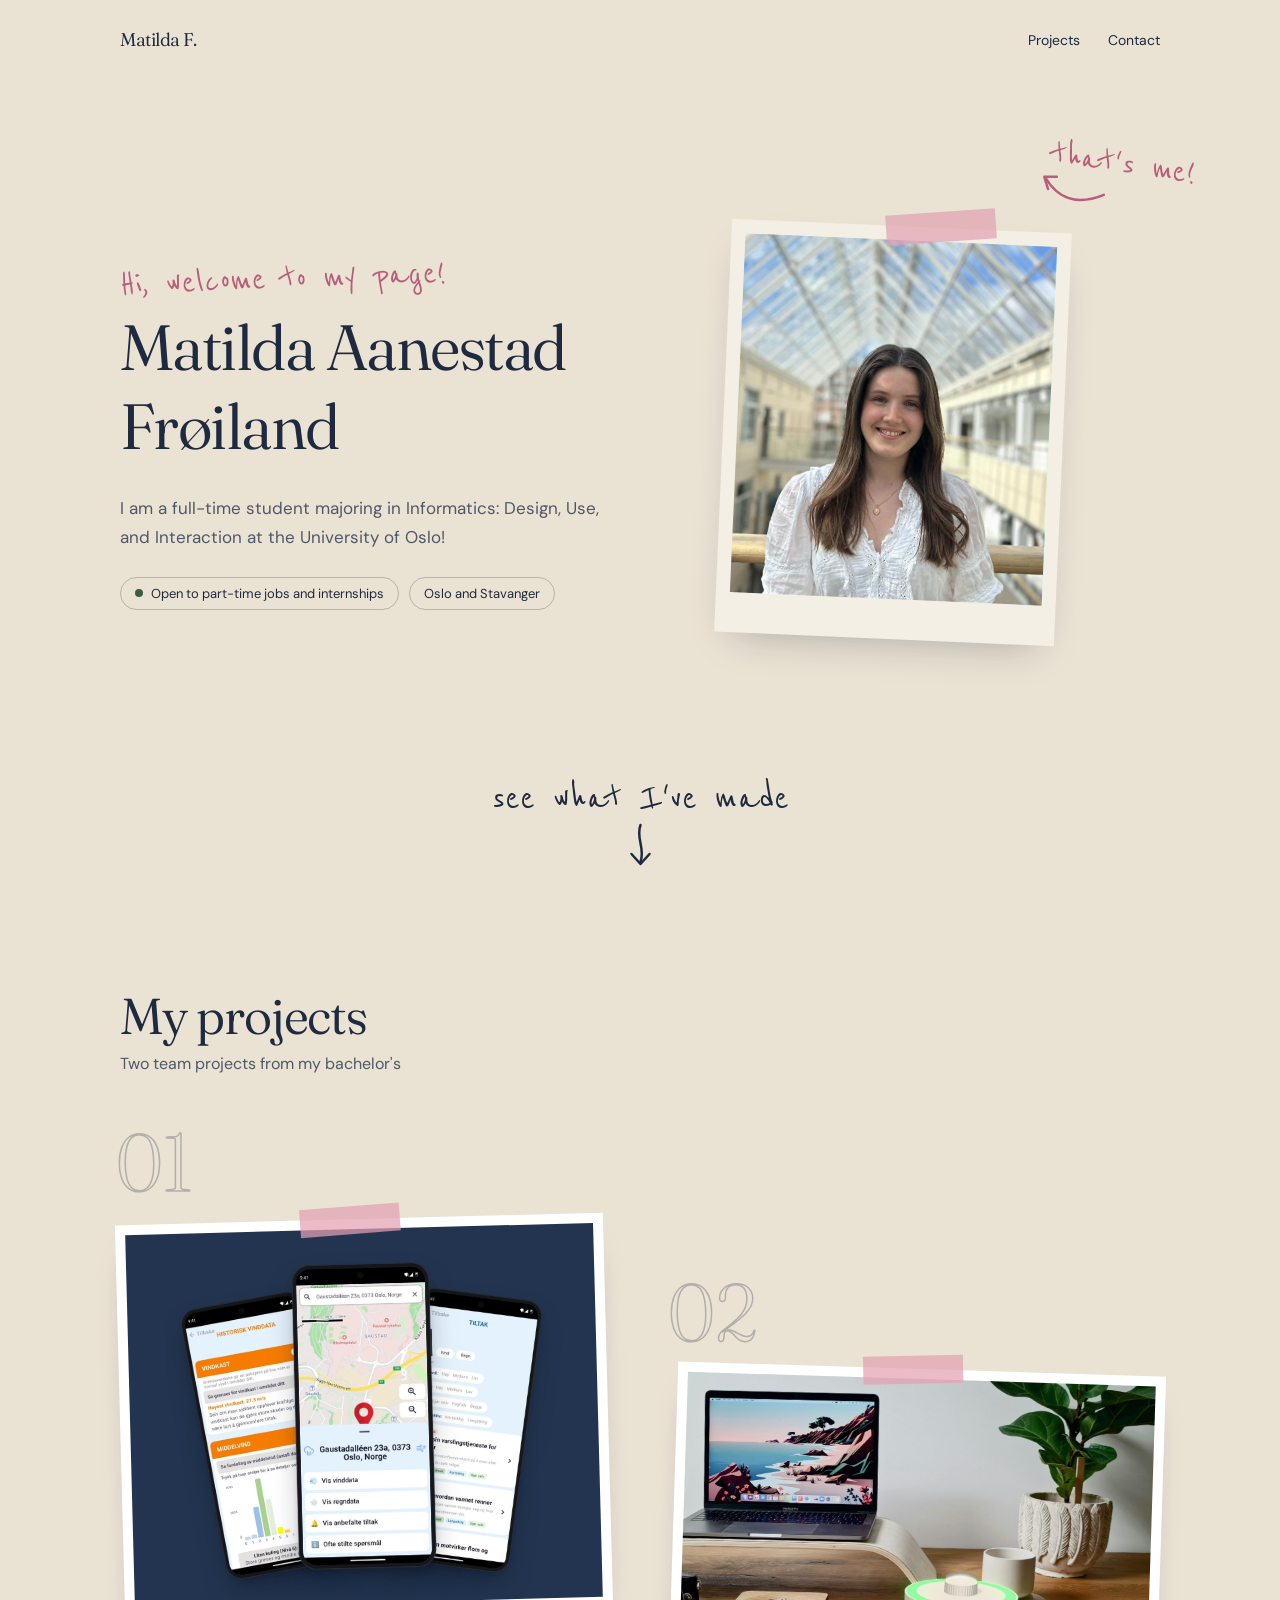
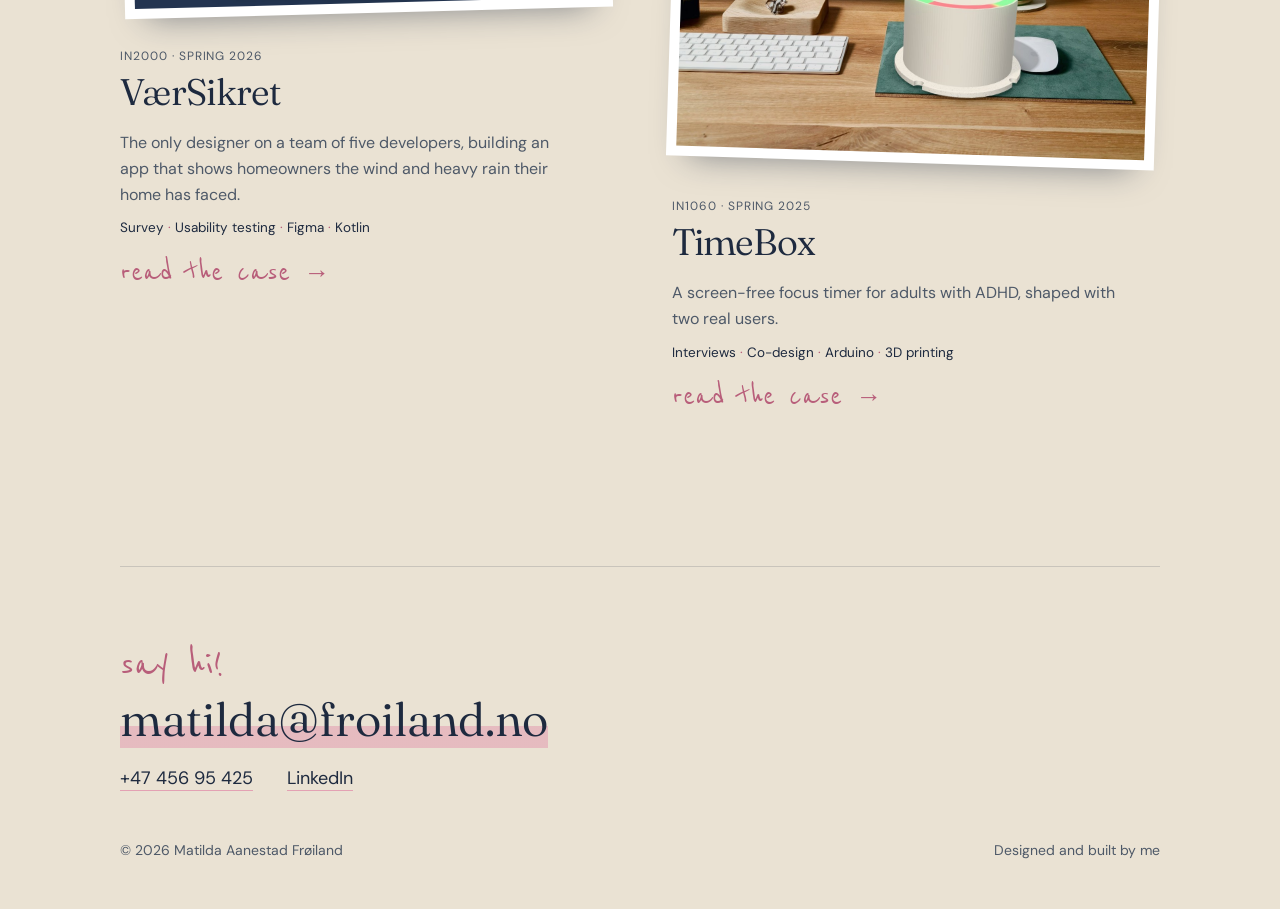
==== commit a8eee28a: "Move 'that's me' note, project numbers and VærSikret subtitle Co-Authored-By: Claude Opus 5.5 <norep" ====
--- a/index.html
+++ b/index.html
@@ -41,8 +41,8 @@
 .photo img{width:100%;aspect-ratio:4/4.6;object-fit:cover}
 .photo .caption{position:absolute;bottom:10px;left:0;right:0;text-align:center;font-size:25px;line-height:1.05}
 .photo .tape{position:absolute;top:-14px;left:50%;width:110px;height:30px;background:rgba(227,161,179,.7);transform:translateX(-50%) rotate(-4deg);z-index:1}
-.photo .note{position:absolute;left:-150px;bottom:100px;color:var(--pink-ink);font-size:30px;transform:rotate(-6deg);line-height:1}
-.photo .note svg{display:block;margin:4px 0 0 60px}
+.photo .note{position:absolute;right:-34px;top:-78px;color:var(--pink-ink);font-size:30px;transform:rotate(8deg);line-height:1;text-align:right}
+.photo .note svg{display:block;margin:2px 0 0 -12px;transform:scaleX(-1) rotate(-20deg)}
 
 .cue{position:absolute;left:50%;bottom:22px;transform:translateX(-50%);text-align:center;text-decoration:none}
 .cue span{font-size:32px;display:block}
@@ -53,11 +53,11 @@
 /* projects */
 .work{padding:90px 0 40px}
 .work h2{font-size:clamp(44px,5vw,60px);margin:0 0 6px}
-.work .sub{color:var(--ink-soft);margin:0 0 120px;font-size:16px}
+.work .sub{color:var(--ink-soft);margin:0 0 50px;font-size:16px}
 .grid{display:grid;grid-template-columns:1fr 1fr;column-gap:64px;row-gap:80px}
 .grid .proj:nth-child(even){margin-top:150px}
 .proj{text-decoration:none;display:block;position:relative}
-.proj .num{position:absolute;top:-96px;left:-14px;font-family:var(--f-head);font-weight:300;font-size:120px;line-height:1;color:transparent;-webkit-text-stroke:1.5px rgba(30,42,63,.28);z-index:0}
+.proj .num{display:block;margin:0 0 18px -4px;font-family:var(--f-head);font-weight:300;font-size:96px;line-height:.8;color:transparent;-webkit-text-stroke:1.5px rgba(30,42,63,.28);z-index:0}
 .proj .pic{position:relative;z-index:1;background:#fff;padding:10px;box-shadow:0 20px 34px -22px rgba(30,42,63,.55);transform:rotate(var(--r,-1.5deg));transition:transform .45s cubic-bezier(.2,.8,.2,1)}
 .proj:nth-child(even) .pic{--r:1.8deg}
 .proj:hover .pic{transform:rotate(0) translateY(-8px)}
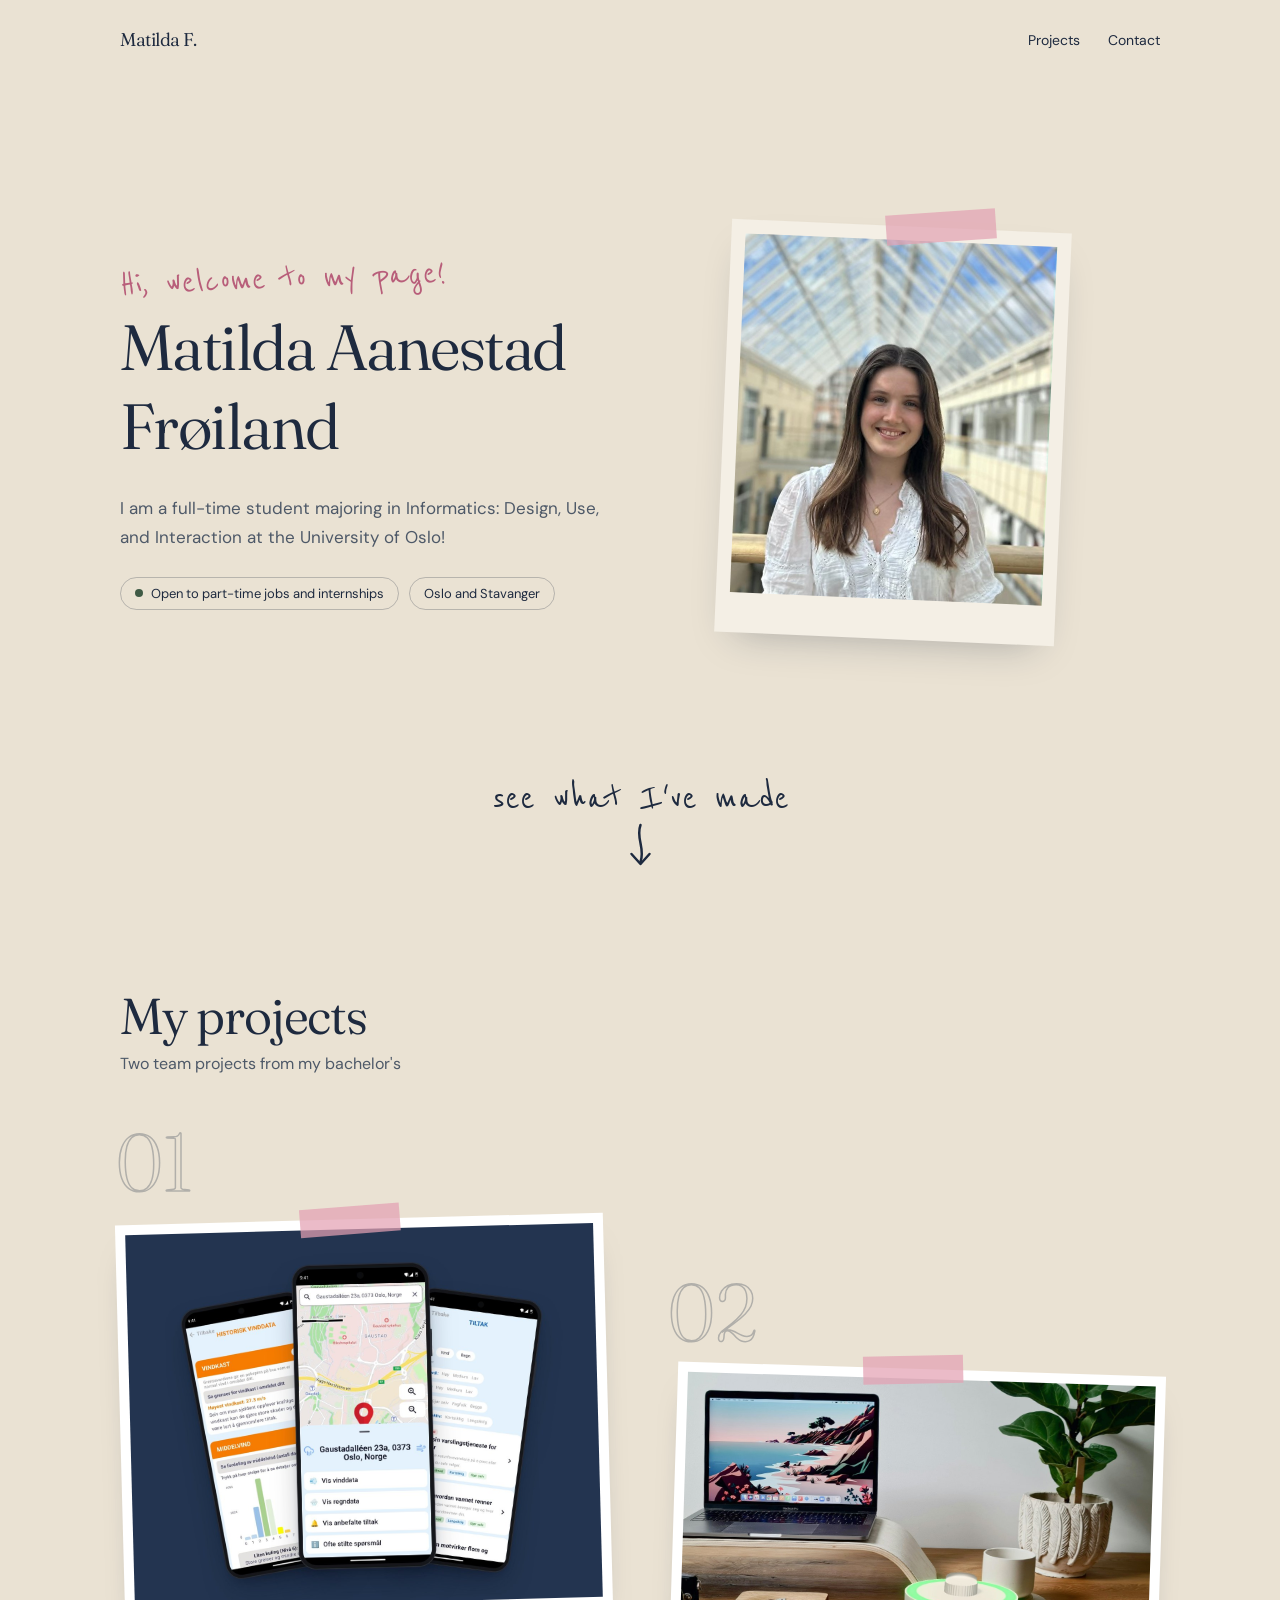
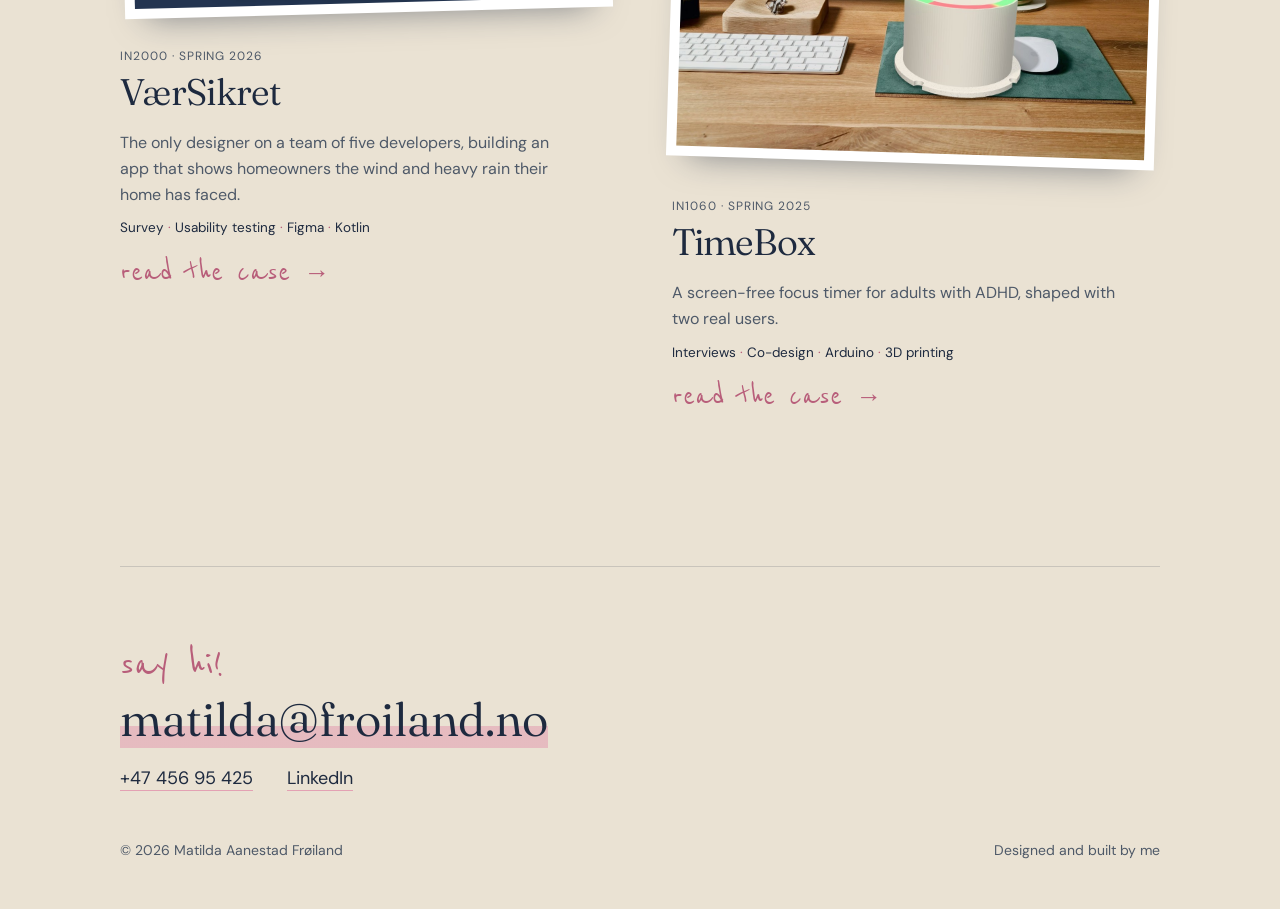
==== commit 9fc62775: "Remove 'that's me' note Co-Authored-By: Claude Opus 5.5 <noreply@anthropic.com>" ====
--- a/index.html
+++ b/index.html
@@ -41,8 +41,6 @@
 .photo img{width:100%;aspect-ratio:4/4.6;object-fit:cover}
 .photo .caption{position:absolute;bottom:10px;left:0;right:0;text-align:center;font-size:25px;line-height:1.05}
 .photo .tape{position:absolute;top:-14px;left:50%;width:110px;height:30px;background:rgba(227,161,179,.7);transform:translateX(-50%) rotate(-4deg);z-index:1}
-.photo .note{position:absolute;right:-34px;top:-78px;color:var(--pink-ink);font-size:30px;transform:rotate(8deg);line-height:1;text-align:right}
-.photo .note svg{display:block;margin:2px 0 0 -12px;transform:scaleX(-1) rotate(-20deg)}
 
 .cue{position:absolute;left:50%;bottom:22px;transform:translateX(-50%);text-align:center;text-decoration:none}
 .cue span{font-size:32px;display:block}
@@ -88,8 +86,7 @@
 @media (max-width:760px){
   .wrap{padding:0 20px}
   .hero{grid-template-columns:1fr;gap:40px;padding-top:10px}
-  .photo .note{left:auto;right:-6px;bottom:-40px}
-  .grid{grid-template-columns:1fr}
+    .grid{grid-template-columns:1fr}
   .grid .proj:nth-child(even){margin-top:0}
   .proj .type{right:6px}
   nav .links a{margin-left:16px}
@@ -113,9 +110,6 @@
     <div class="photo">
       <div class="tape"></div>
       <div class="frame"><img src="img/me.jpg" alt="Portrait of Matilda"></div>
-      <div class="note hand">that's me!
-        <svg width="70" height="34" viewBox="0 0 70 34"><path d="M4 6 C 24 30, 44 30, 64 18" stroke="#B85E7A" stroke-width="2.5" fill="none" stroke-linecap="round"/><path d="M54 12 L65 18 L56 27" stroke="#B85E7A" stroke-width="2.5" fill="none" stroke-linecap="round" stroke-linejoin="round"/></svg>
-      </div>
     </div>
     <a class="cue" href="#work">
       <span class="hand">see what I've made</span>
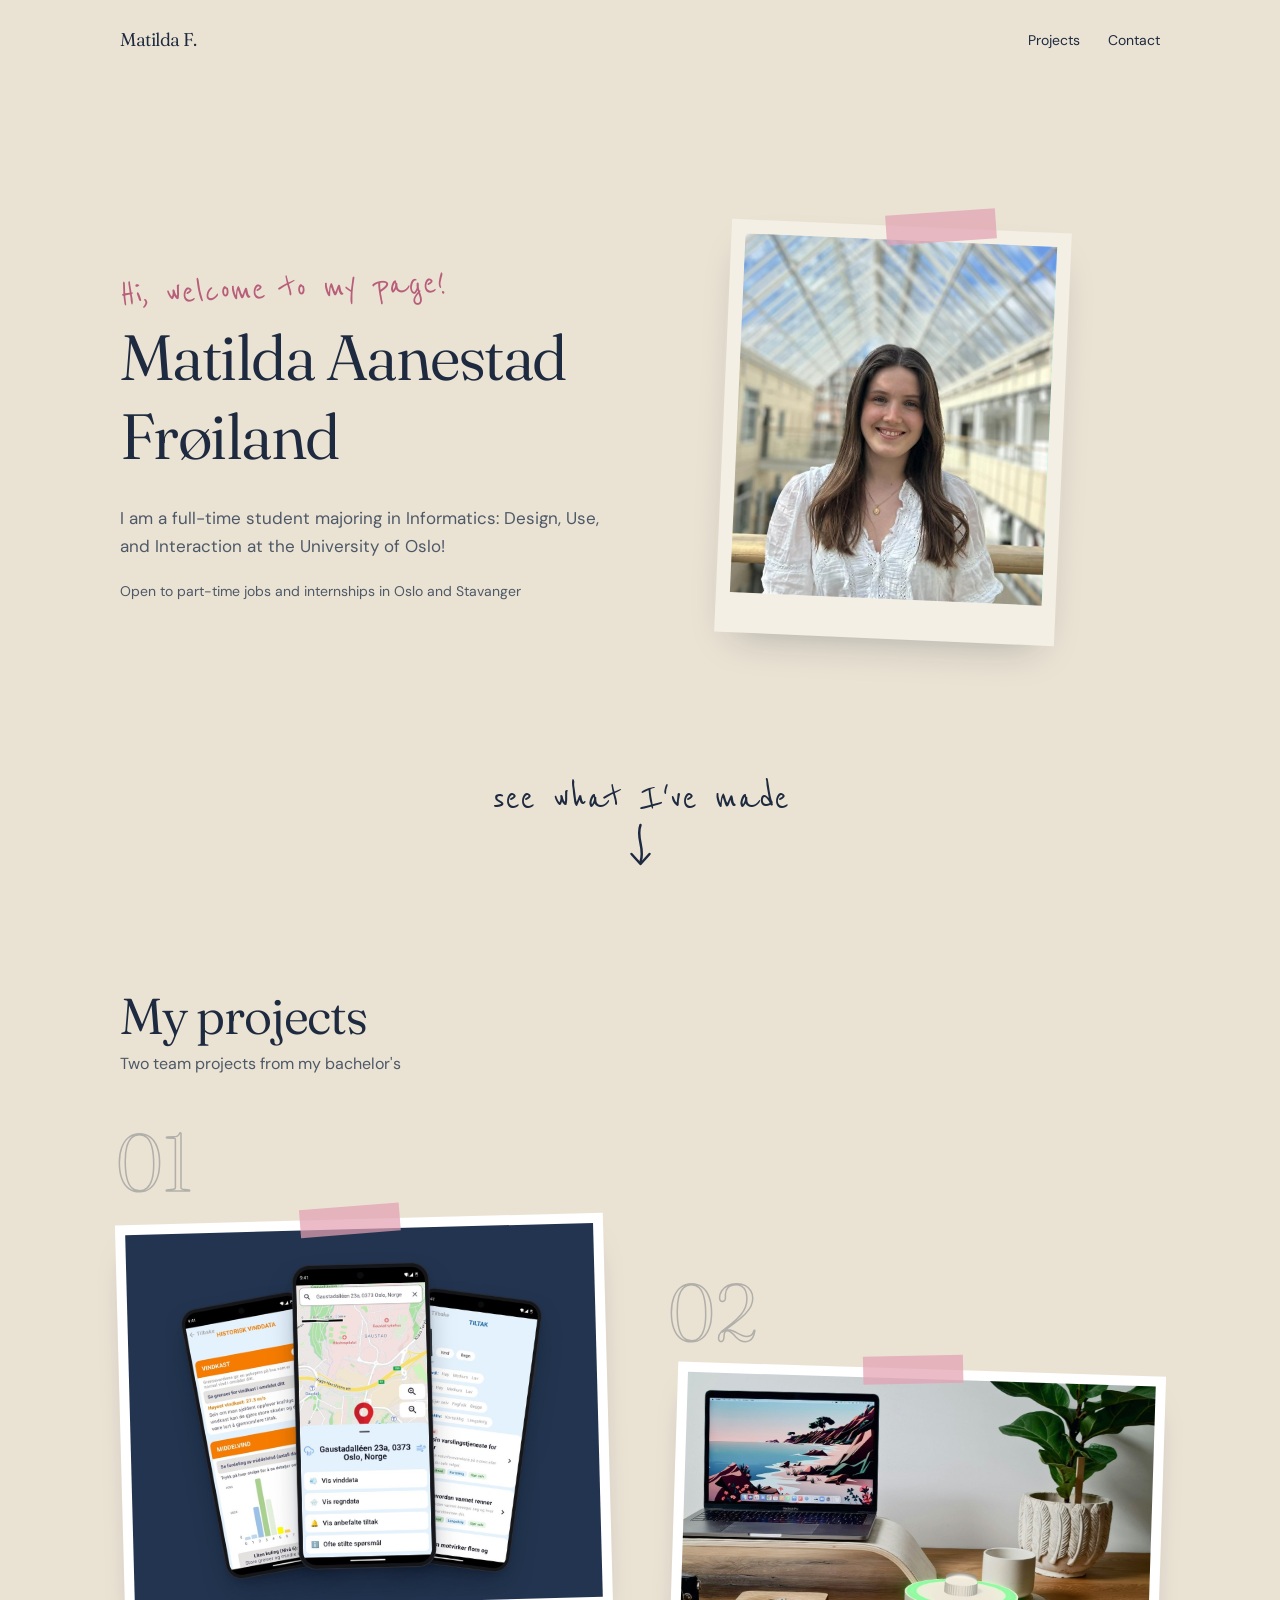
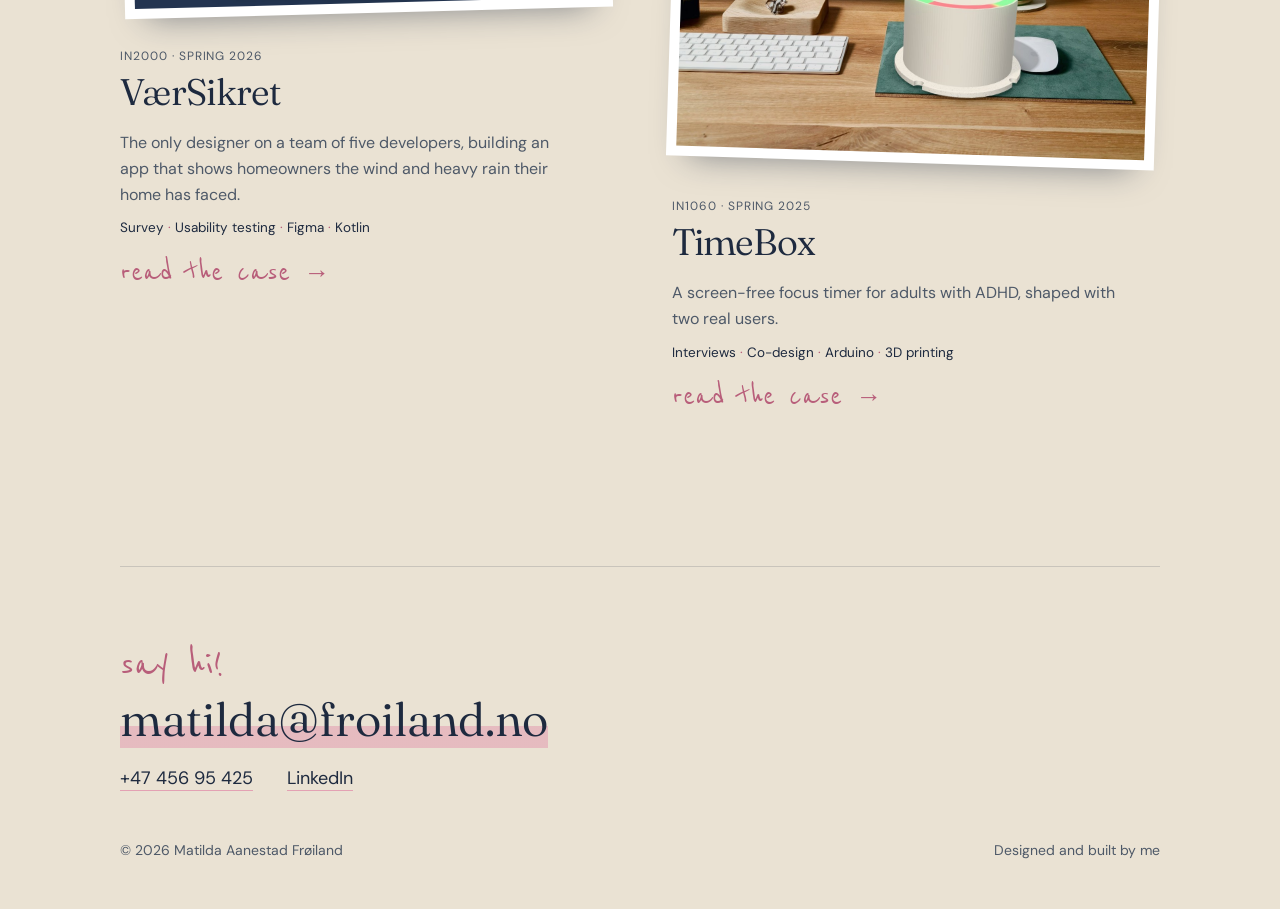
==== commit 390a03d3: "Replace job/location bubbles with a plain status line Co-Authored-By: Claude Opus 5.5 <noreply@anthr" ====
--- a/index.html
+++ b/index.html
@@ -32,9 +32,7 @@
 .hero h1 em{position:relative;white-space:nowrap}
 .hero h1 em svg{position:absolute;left:-4px;bottom:-10px;width:calc(100% + 8px);height:18px}
 .hero p.intro{font-size:17px;line-height:1.65;color:var(--ink-soft);max-width:480px;margin:28px 0 0}
-.hero .meta{display:flex;gap:10px;flex-wrap:wrap;margin-top:26px}
-.pill{font-size:13px;padding:7px 14px;border-radius:999px;border:1px solid rgba(30,42,63,.25)}
-.pill.dot::before{content:"";display:inline-block;width:8px;height:8px;border-radius:50%;background:var(--green);margin-right:8px;vertical-align:1px}
+.hero .status{margin:22px 0 0;font-size:14px;color:var(--ink-soft)}
 
 .photo{position:relative;justify-self:center}
 .photo .frame{background:var(--paper);padding:14px 14px 40px;transform:rotate(2.5deg);box-shadow:0 18px 40px -20px rgba(30,42,63,.35);width:min(340px,100%)}
@@ -105,7 +103,7 @@
       <span class="hand hi">Hi, welcome to my page!</span>
       <h1>Matilda Aanestad Frøiland</h1>
       <p class="intro">I am a full-time student majoring in Informatics: Design, Use, and Interaction at the University of Oslo!</p>
-      <div class="meta"><span class="pill dot">Open to part-time jobs and internships</span><span class="pill">Oslo and Stavanger</span></div>
+      <p class="status">Open to part-time jobs and internships in Oslo and Stavanger</p>
     </div>
     <div class="photo">
       <div class="tape"></div>
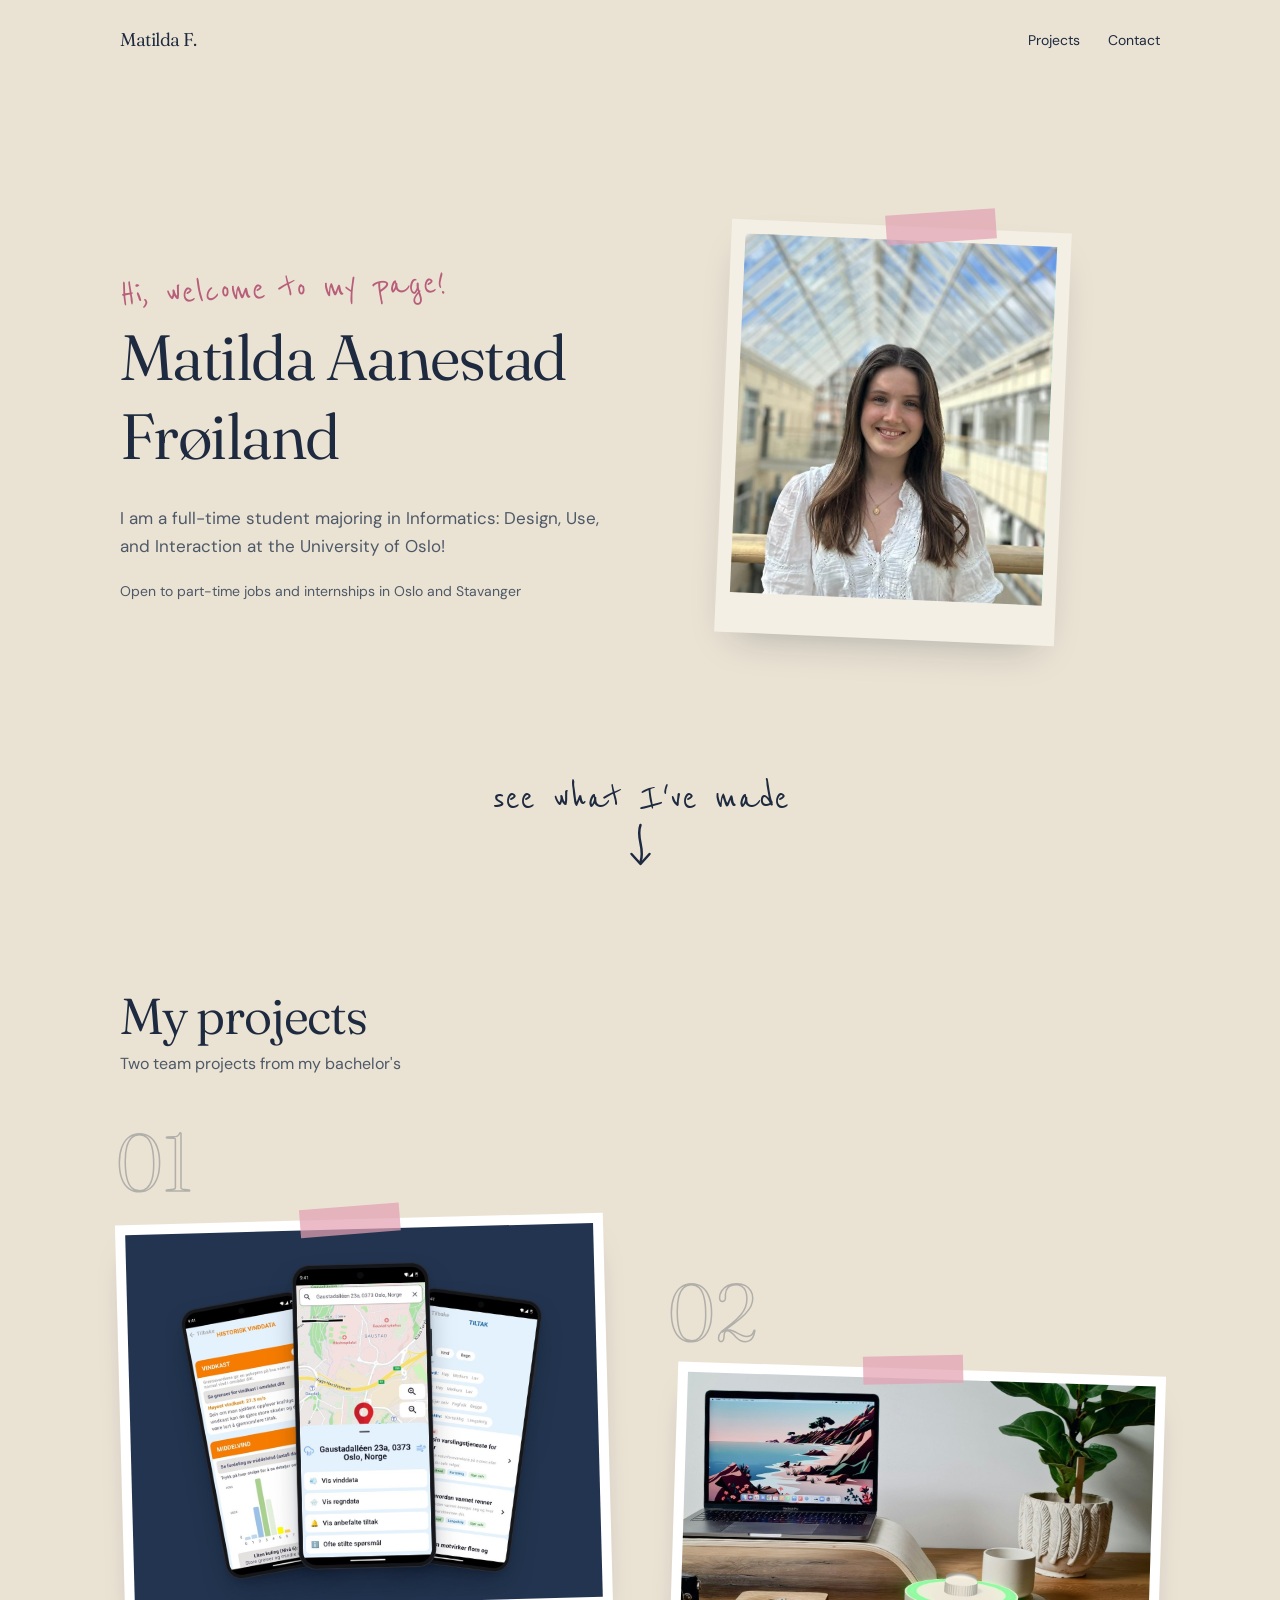
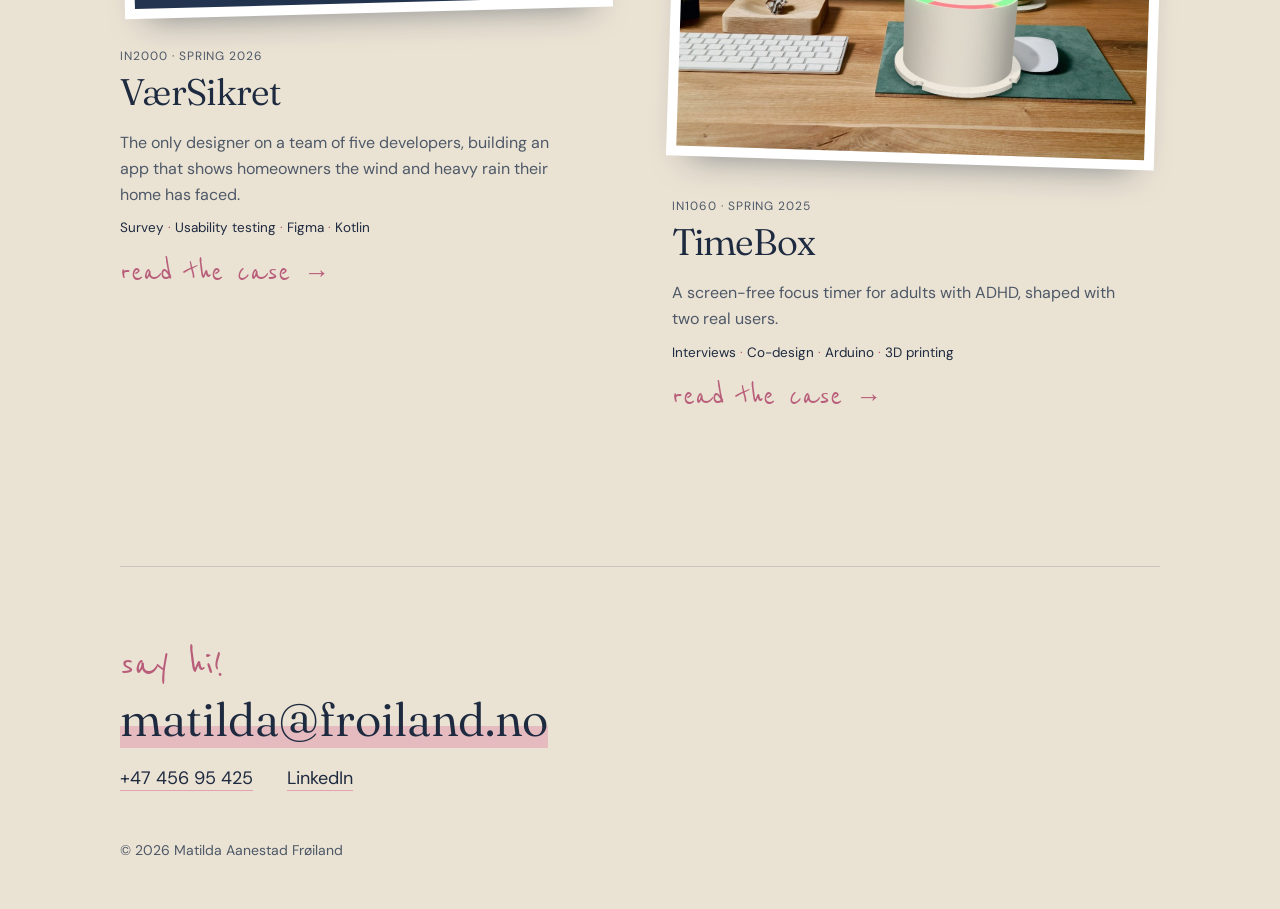
==== commit b66b1f3e: "Remove 'Designed and built by me' from footer Co-Authored-By: Claude Opus 5.5 <noreply@anthropic.com" ====
--- a/index.html
+++ b/index.html
@@ -148,7 +148,7 @@
       <a href="tel:+4745695425">+47 456 95 425</a>
       <a href="https://www.linkedin.com/in/matildafroiland" target="_blank" rel="noopener">LinkedIn</a>
     </div>
-    <div class="row"><span>© 2026 Matilda Aanestad Frøiland</span><span>Designed and built by me</span></div>
+    <div class="row"><span>© 2026 Matilda Aanestad Frøiland</span></div>
   </footer>
 </div>
 </body>
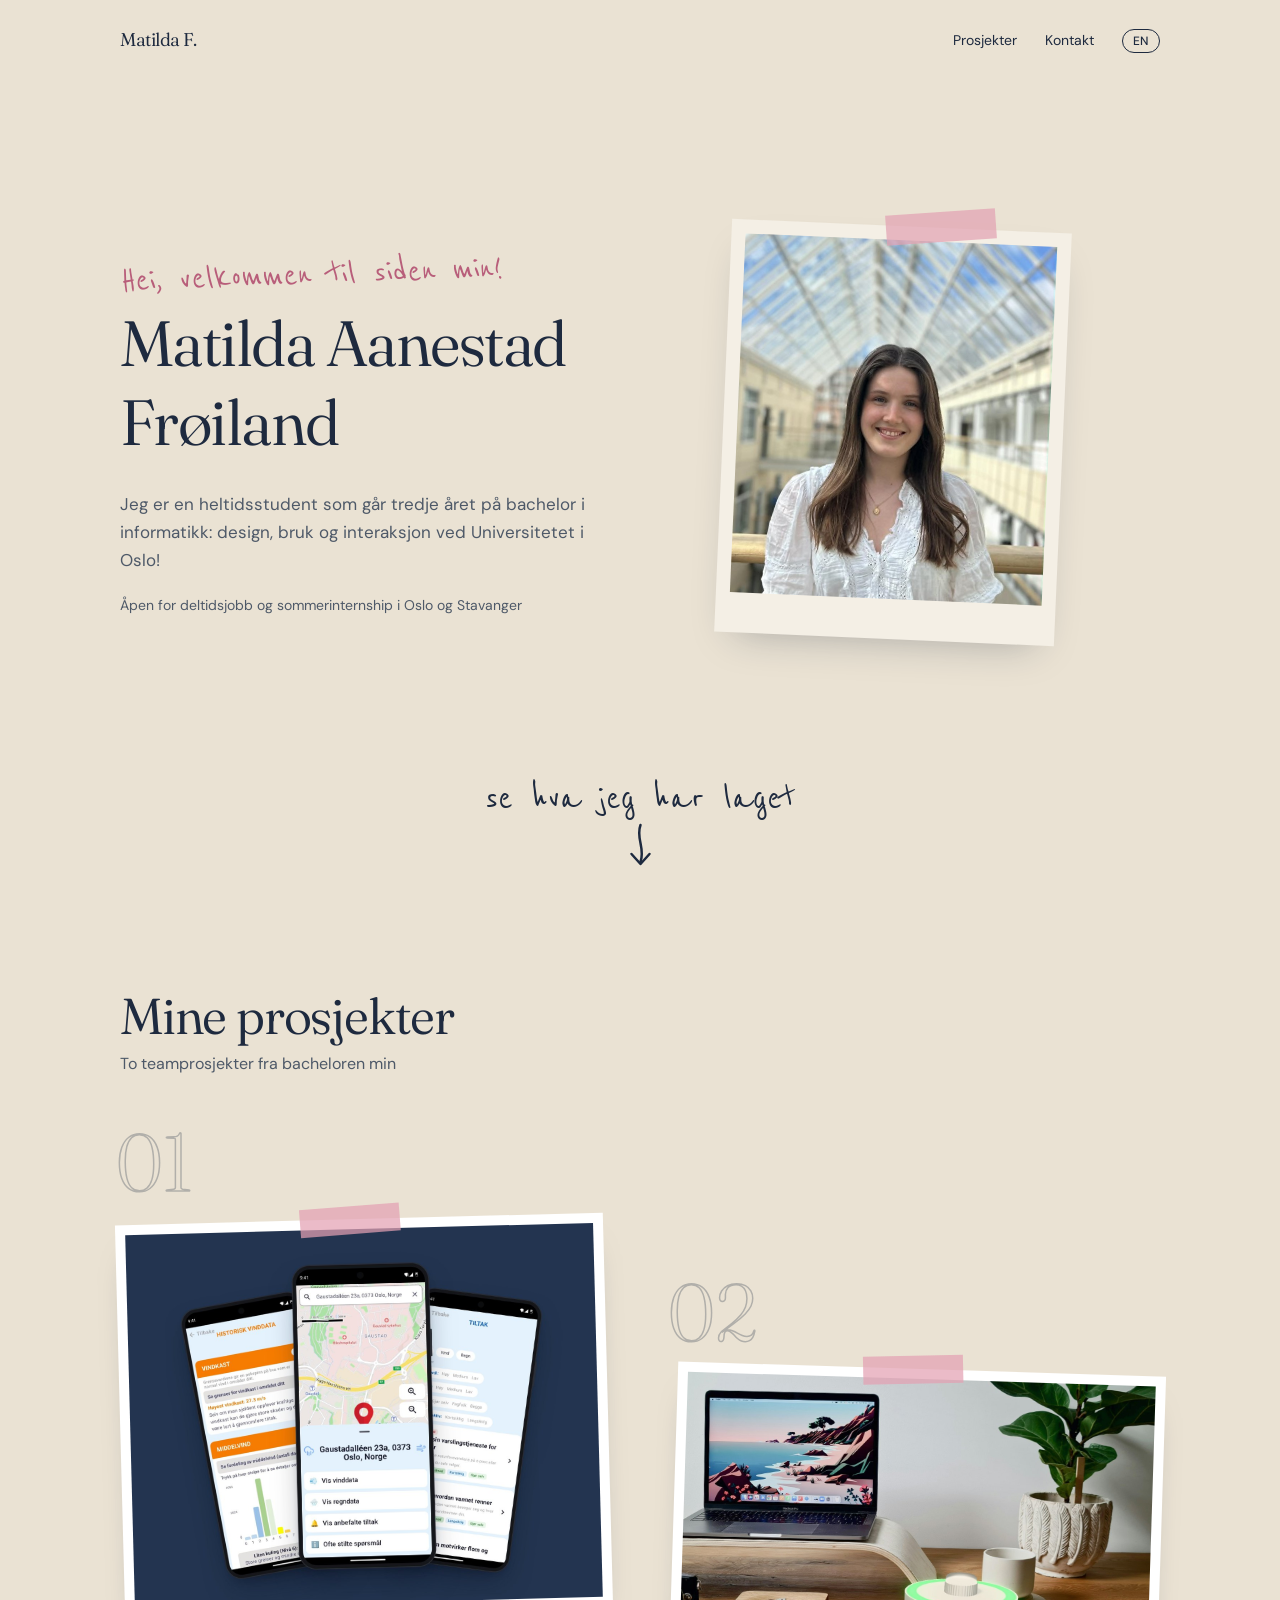
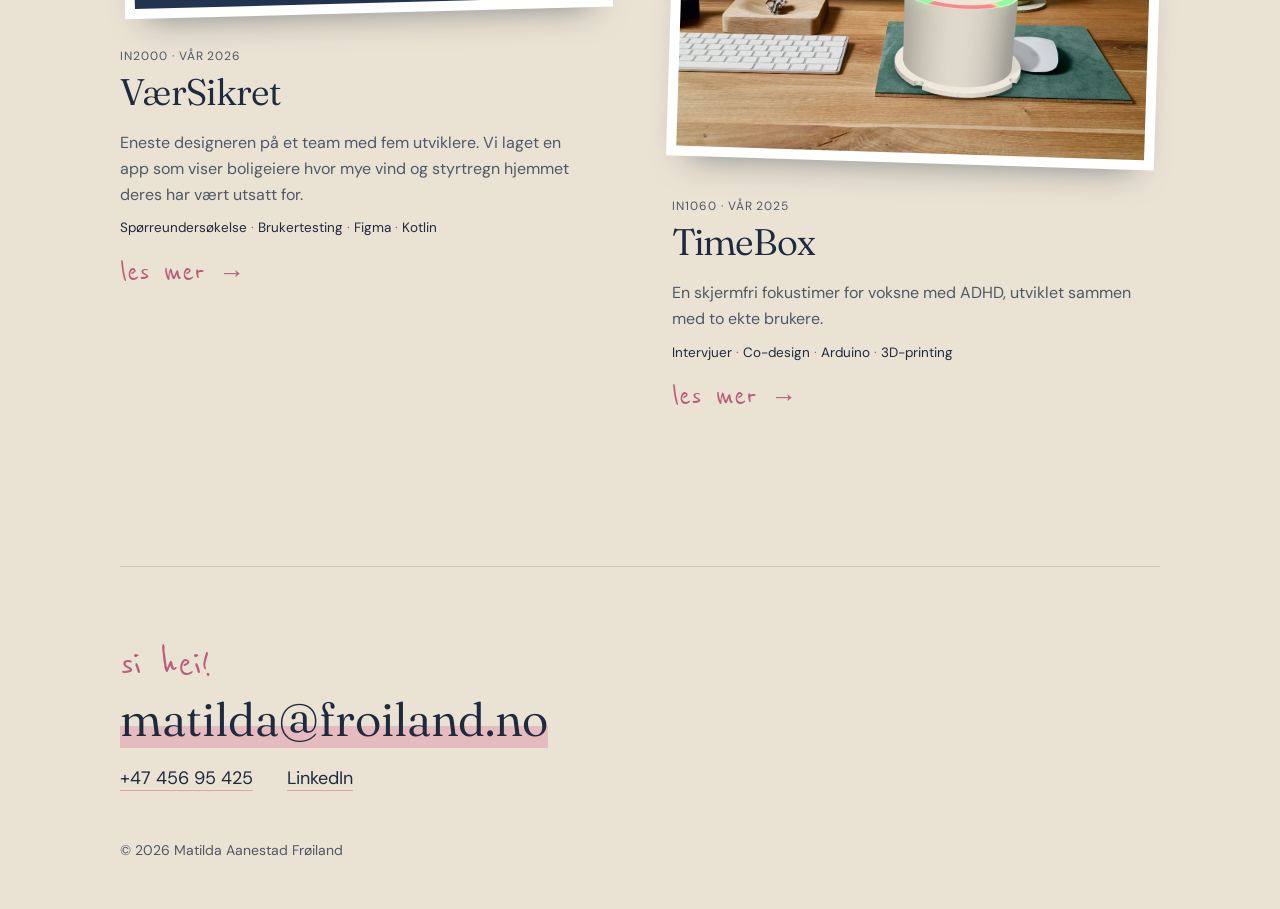
==== commit 89e9fb9d: "Norwegian text in Matilda's own words Co-Authored-By: Claude Opus 5.5 <noreply@anthropic.com>" ====
--- a/index.html
+++ b/index.html
@@ -1,7 +1,9 @@
 <!DOCTYPE html>
-<html lang="en">
+<html lang="no">
 <head>
 <meta charset="utf-8">
+<link rel="alternate" hreflang="no" href="index.html">
+<link rel="alternate" hreflang="en" href="index-en.html">
 <meta name="viewport" content="width=device-width, initial-scale=1">
 <title>Matilda Aanestad Frøiland</title>
 <link rel="stylesheet" href="fonts/fonts.css">
@@ -89,60 +91,62 @@
   .proj .type{right:6px}
   nav .links a{margin-left:16px}
 }
+nav .links a.lang{border:1.5px solid currentColor;border-radius:999px;padding:3px 10px;font-size:12px;letter-spacing:.06em;font-weight:500}
+nav .links a.lang:hover::after{display:none}
 </style>
 </head>
 <body>
 <div class="wrap">
   <nav>
     <a class="logo head" href="#">Matilda F.</a>
-    <div class="links"><a href="#work">Projects</a><a href="#contact">Contact</a></div>
+    <div class="links"><a href="#work">Prosjekter</a><a href="#contact">Kontakt</a><a class="lang" href="index-en.html" hreflang="en" lang="en" aria-label="English">EN</a></div>
   </nav>
 
   <section class="hero">
     <div>
-      <span class="hand hi">Hi, welcome to my page!</span>
+      <span class="hand hi">Hei, velkommen til siden min!</span>
       <h1>Matilda Aanestad Frøiland</h1>
-      <p class="intro">I am a full-time student majoring in Informatics: Design, Use, and Interaction at the University of Oslo!</p>
-      <p class="status">Open to part-time jobs and internships in Oslo and Stavanger</p>
+      <p class="intro">Jeg er en heltidsstudent som går tredje året på bachelor i informatikk: design, bruk og interaksjon ved Universitetet i Oslo!</p>
+      <p class="status">Åpen for deltidsjobb og sommerinternship i Oslo og Stavanger</p>
     </div>
     <div class="photo">
       <div class="tape"></div>
-      <div class="frame"><img src="img/me.jpg" alt="Portrait of Matilda"></div>
+      <div class="frame"><img src="img/me.jpg" alt="Portrett av Matilda"></div>
     </div>
     <a class="cue" href="#work">
-      <span class="hand">see what I've made</span>
+      <span class="hand">se hva jeg har laget</span>
       <svg width="34" height="46" viewBox="0 0 34 46"><path d="M17 3 C 12 16, 22 26, 17 40" stroke="#1E2A3F" stroke-width="2.5" fill="none" stroke-linecap="round"/><path d="M8 32 L17 42 L26 32" stroke="#1E2A3F" stroke-width="2.5" fill="none" stroke-linecap="round" stroke-linejoin="round"/></svg>
     </a>
   </section>
 
   <section class="work" id="work">
-    <h2>My projects</h2>
-    <p class="sub">Two team projects from my bachelor's</p>
+    <h2>Mine prosjekter</h2>
+    <p class="sub">To teamprosjekter fra bacheloren min</p>
     <div class="grid">
       <a class="proj" href="vaersikret.html">
         <span class="num" aria-hidden="true">01</span>
-        <div class="pic"><div class="tape"></div><img src="img/card_vaersikret.jpg" alt="Three phones showing the VærSikret app: wind data, a selected address on the map, and recommended measures"></div>
-        <p class="meta">IN2000 · Spring 2026</p>
+        <div class="pic"><div class="tape"></div><img src="img/card_vaersikret.jpg" alt="Tre telefoner som viser VærSikret-appen: vinddata, en valgt adresse på kartet og anbefalte tiltak"></div>
+        <p class="meta">IN2000 · Vår 2026</p>
         <h3>VærSikret</h3>
-        <p>The only designer on a team of five developers, building an app that shows homeowners the wind and heavy rain their home has faced.</p>
-        <p class="skills"><span>Survey</span><span>Usability testing</span><span>Figma</span><span>Kotlin</span></p>
-        <span class="go">read the case →</span>
+        <p>Eneste designeren på et team med fem utviklere. Vi laget en app som viser boligeiere hvor mye vind og styrtregn hjemmet deres har vært utsatt for.</p>
+        <p class="skills"><span>Spørreundersøkelse</span><span>Brukertesting</span><span>Figma</span><span>Kotlin</span></p>
+        <span class="go">les mer →</span>
       </a>
       <a class="proj" href="timebox.html">
         <span class="num" aria-hidden="true">02</span>
-        <div class="pic"><div class="tape"></div><img src="img/card_timebox.jpg" alt="TimeBox on a desk next to a laptop, with its LED ring glowing green and red"></div>
-        <p class="meta">IN1060 · Spring 2025</p>
+        <div class="pic"><div class="tape"></div><img src="img/card_timebox.jpg" alt="TimeBox på en pult ved siden av en laptop, med LED-ringen som lyser grønt og rødt"></div>
+        <p class="meta">IN1060 · Vår 2025</p>
         <h3>TimeBox</h3>
-        <p>A screen-free focus timer for adults with ADHD, shaped with two real users.</p>
-        <p class="skills"><span>Interviews</span><span>Co-design</span><span>Arduino</span><span>3D printing</span></p>
-        <span class="go">read the case →</span>
+        <p>En skjermfri fokustimer for voksne med ADHD, utviklet sammen med to ekte brukere.</p>
+        <p class="skills"><span>Intervjuer</span><span>Co-design</span><span>Arduino</span><span>3D-printing</span></p>
+        <span class="go">les mer →</span>
       </a>
     </div>
   </section>
 
 
   <footer id="contact">
-    <span class="hand">say hi!</span>
+    <span class="hand">si hei!</span>
     <p class="big"><a href="mailto:matilda@froiland.no">matilda@froiland.no</a></p>
     <div class="ways">
       <a href="tel:+4745695425">+47 456 95 425</a>
